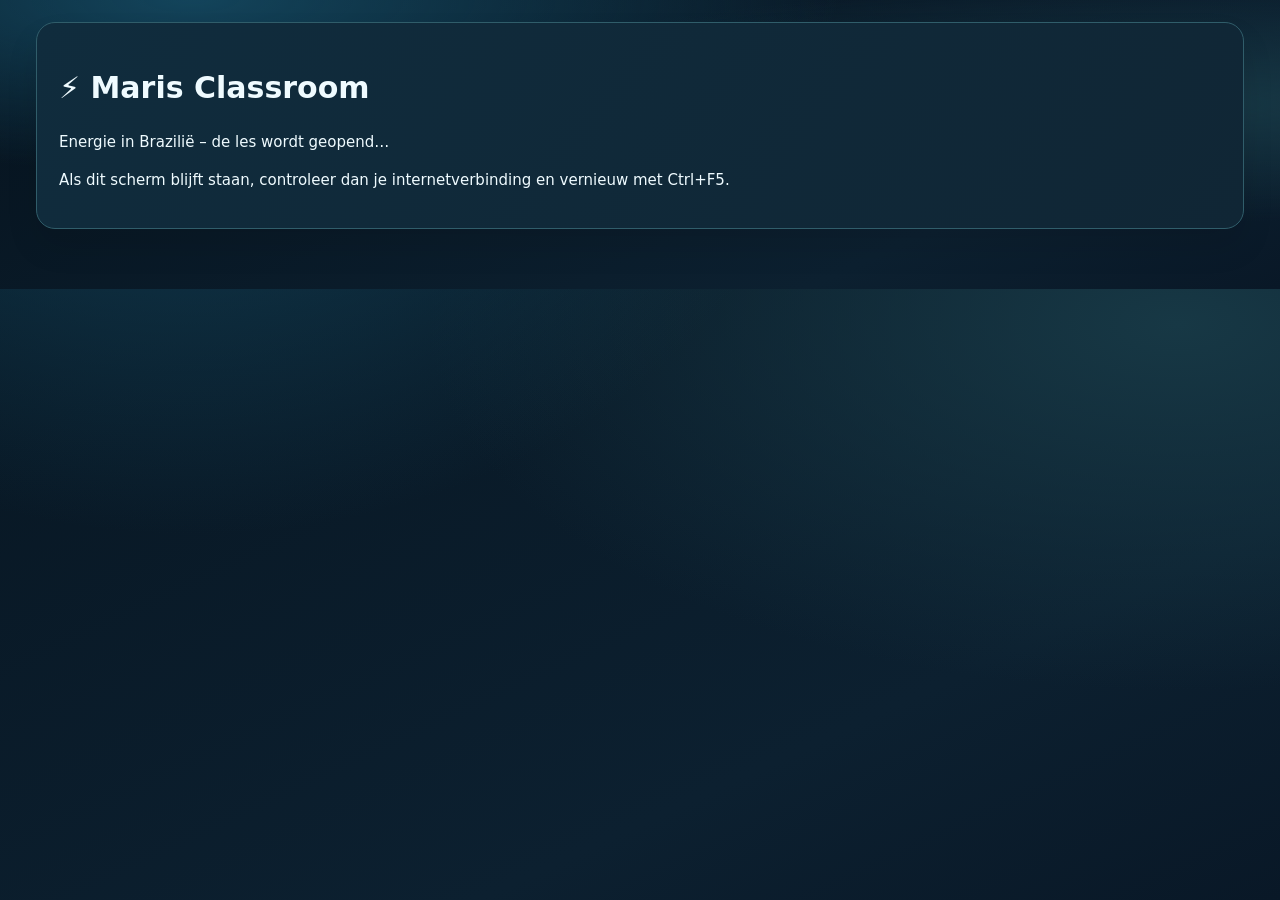
==== energie-in-brazilie/les-61-62.html @ 291a3d52 "Publiceer Maris Classroom Brazilië 6.1/6.2 - leerling, docent, digibord zonder externe JavaScript af" ====
<!DOCTYPE html>
<html lang="nl"><head><meta charset="UTF-8"><meta name="viewport" content="width=device-width, initial-scale=1"><meta name="color-scheme" content="dark">
<title>Maris Classroom · Energie in Brazilië</title>
<style>
:root{--bg:#071522;--bg2:#0b2433;--panel:#102b3c;--panel2:#17394a;--line:#2c5867;--text:#effbff;--sub:#9ec4ce;--aqua:#70f0e7;--green:#8be7b0;--orange:#ffc47d;--pink:#ff9ca7}*{box-sizing:border-box}
html,body{margin:0;min-height:100%;color:var(--text);font:15px/1.52 "Segoe UI",system-ui,-apple-system,sans-serif;background:radial-gradient(ellipse at 15% 0,#13445b 0%,transparent 42%),radial-gradient(ellipse at 92% 36%,#173845 0%,transparent 45%),linear-gradient(155deg,#06131e,#0c2030 75%,#091827)}
button,input,textarea,select{font:inherit}button{cursor:pointer}button:focus-visible,input:focus-visible,textarea:focus-visible{outline:3px solid var(--aqua);outline-offset:2px}
a{color:var(--aqua)}.shell{max-width:1260px;margin:0 auto;padding:22px 26px 60px}.header{display:flex;align-items:center;justify-content:space-between;gap:20px;flex-wrap:wrap;border-bottom:1px solid var(--line);padding-bottom:22px}.brand{display:flex;align-items:center;gap:12px}.orb{width:49px;height:49px;border-radius:50%;display:grid;place-items:center;font-size:24px;border:1px solid #7ee8dc69;background:radial-gradient(circle at 35% 25%,#40aab5,#10344b 70%);box-shadow:0 0 25px #0df0d122}.brand strong{display:block;font-size:17px;letter-spacing:.05em}.brand small{color:var(--sub);font-size:11px;letter-spacing:.13em;text-transform:uppercase}.pill{display:inline-flex;align-items:center;gap:7px;color:var(--aqua);padding:6px 12px;border:1px solid #3b7a82;border-radius:50px;background:#0b333f;font-weight:750;font-size:12px;letter-spacing:.07em;text-transform:uppercase}.eyebrow{font-size:12px;font-weight:800;letter-spacing:.18em;color:var(--aqua);text-transform:uppercase;margin:0 0 11px}.title{font-family:"Segoe UI",system-ui,sans-serif;font-size:clamp(30px,4.5vw,57px);line-height:1.08;margin:0 0 12px;letter-spacing:-.04em}.subtitle{color:var(--sub);font-size:16px;max-width:780px;margin:0 0 22px}.hero{display:grid;grid-template-columns:1.2fr .8fr;align-items:center;gap:30px;padding:30px 0 10px}.hero-art{min-height:215px;position:relative;border:1px solid #2b5e66;border-radius:22px;overflow:hidden;background:radial-gradient(ellipse at 70% 30%,#247d72,#133447 40%,#0a1926 80%)}.flag{position:absolute;right:26px;top:25px;width:160px;height:110px;background:#138457;border-radius:9px;transform:rotate(-7deg);box-shadow:0 17px 30px #0007;display:grid;place-items:center}.flag:before{content:"";width:102px;height:70px;background:#f9ce43;clip-path:polygon(50% 0,100% 50%,50% 100%,0 50%);position:absolute}.flag:after{content:"";width:51px;height:51px;background:#2259a2;border-radius:50%;position:absolute}.hero-art .art-text{position:absolute;bottom:20px;left:20px;max-width:225px;font-size:28px;line-height:1.05;font-weight:900}.art-text span{display:block;color:var(--aqua);font-size:13px;letter-spacing:.1em;margin-bottom:8px}.panel,.card{background:linear-gradient(130deg,#102c3d,#102635);border:1px solid #305d6a;border-radius:19px;padding:22px;box-shadow:0 18px 32px #00000018}.card{padding:17px;border-radius:15px}.row{display:flex;align-items:center;gap:12px;flex-wrap:wrap}.between{justify-content:space-between}.grid{display:grid;grid-template-columns:repeat(2,minmax(0,1fr));gap:14px}.three{display:grid;grid-template-columns:repeat(3,minmax(0,1fr));gap:12px}.muted{color:var(--sub)}.small{font-size:12px}.btn{border:1px solid #3b7280;background:#173b4c;color:var(--text);border-radius:11px;padding:10px 16px;font-weight:750;display:inline-flex;align-items:center;gap:8px;justify-content:center;transition:background .16s,transform .12s}.btn:hover{background:#215367;transform:translateY(-1px)}.btn.primary{background:var(--aqua);border-color:var(--aqua);color:#082630}.btn.primary:hover{background:#b0fff2}.btn.gold{background:#a86b29;color:#fff0cb}.btn.ghost{background:transparent}.btn:disabled{opacity:.38;cursor:not-allowed;transform:none}.field{width:100%;background:#071d2c;color:white;border:1px solid #426b77;border-radius:10px;padding:12px 14px;margin:6px 0 14px}.label{display:block;color:#c4dfe7;font-size:13px;font-weight:700}.notice{border:1px solid #366878;background:#0d3948;color:#e5fdff;border-radius:12px;padding:12px 15px;margin:12px 0}.notice.error{border-color:#a96370;color:#ffdfe3;background:#432331}.tag{display:inline-block;padding:3px 9px;border-radius:50px;border:1px solid #497580;color:#a8e9df;font-size:12px;font-weight:700;margin-right:6px}.phase-list{display:grid;grid-template-columns:repeat(6,minmax(0,1fr));gap:7px;margin:17px 0 28px}.phase{border:1px solid #315264;border-radius:12px;padding:10px;background:#102638;color:#8eadbb;min-height:66px}.phase.active{background:#175165;border-color:var(--aqua);color:white}.phase.done{border-color:#287a72}.phase strong{display:block;font-size:12px}.phase small{display:block;font-size:10px;line-height:1.3}.section-title{font-size:22px;line-height:1.25;margin:0 0 8px}.answers{display:grid;gap:10px;margin-top:15px}.answer{background:#0c2e3f;border:1px solid #416f7e;border-radius:13px;padding:15px;text-align:left;color:#f2fcff;display:flex;align-items:flex-start;gap:12px;min-height:54px}.answer:hover{background:#164559}.letter{display:grid;place-items:center;flex:none;border-radius:7px;background:#205a67;color:#b7fff5;font-weight:900;width:27px;height:27px}.answer.chosen{border-color:var(--aqua);background:#175466}.answer:disabled{cursor:default;opacity:.82}.answer.correct{border-color:#5cbf92}.answer.wrong{border-color:#cf8485}.lessonbox{border:1px solid #36616b;padding:18px;border-radius:14px;background:#0a2534;margin:12px 0}.lessonbox p:last-child{margin-bottom:0}.progress{height:8px;border-radius:50px;background:#254354;overflow:hidden;margin:9px 0 17px}.progress i{display:block;height:100%;background:linear-gradient(90deg,#35a8c0,#81efdc)}.metric strong{display:block;font-size:31px;line-height:1.2}.metric small{color:var(--sub)}.tablewrap{overflow-x:auto}table{width:100%;border-collapse:collapse}th,td{border-bottom:1px solid #2c5160;text-align:left;padding:10px;font-size:13px}th{color:#8dc4d1}.score{font-size:28px;font-weight:900;color:var(--aqua)}.separator{border:0;border-top:1px solid #2b5260;margin:20px 0}.choice{padding:12px;border:1px solid #416c77;border-radius:12px;margin:8px 0}.choice input{margin-right:8px}.visual{padding:18px;border:1px solid #2f626e;border-radius:17px;background:linear-gradient(145deg,#103947,#092a37);margin:14px 0}.stat-bars{display:grid;gap:8px}.bar{display:grid;grid-template-columns:125px 1fr 50px;align-items:center;gap:10px;font-size:12px}.track{height:13px;background:#1a4b55;border-radius:4px;overflow:hidden}.track b{display:block;height:100%;background:linear-gradient(90deg,#58c7e0,#91f1cc)}.highlight{background:#143f46;padding:13px;border-left:4px solid var(--aqua);border-radius:8px}.waiting{padding:17px;border:1px dashed #4c9c9f;border-radius:14px;background:#0c3542}.fullscreen{position:fixed;inset:0;z-index:300;background:#06121df5;display:flex;flex-direction:column;padding:26px;overflow:auto}.fullscreen img{max-width:100%;max-height:80vh;object-fit:contain;margin:auto}.bookimage{width:100%;max-height:70vh;object-fit:contain}.bookpreview{background:linear-gradient(160deg,#faf9f1,#e8f0e8);color:#1c3c35;max-width:1120px;margin:auto;padding:32px;border-radius:10px;box-shadow:0 18px 45px #0005}.bookpreview h1{font-size:35px;color:#25754b;margin:4px 0 18px}.bookpreview h2{color:#4c884d}.bookpreview .spread{display:grid;grid-template-columns:1fr 1fr;gap:28px}.bookpreview p{font-size:16px;line-height:1.55}.bookpreview .book-data{background:#e4eee3;padding:16px;border-radius:10px;margin:12px 0}.top-actions{display:flex;gap:8px;justify-content:flex-end;flex-wrap:wrap}.stagebar{display:flex;justify-content:space-between;align-items:center;gap:12px;flex-wrap:wrap;margin:12px 0 18px}.hidden{display:none!important}.overlay{position:fixed;inset:0;background:#020a0ee5;display:grid;place-items:center;z-index:999;padding:18px}.overlay .panel{max-width:660px;width:100%}.foot{color:#789eac;font-size:11px;margin-top:35px;border-top:1px solid #244657;padding-top:18px}.intro{min-height:68vh;display:grid;place-items:center;text-align:center}.intro .title{font-size:clamp(44px,6vw,88px)}.intro .pill{margin-bottom:22px}.flash{color:var(--green)}.warning{color:var(--orange)}.badge-ring{width:55px;height:55px;border-radius:50%;background:#155566;border:1px solid #72ded9;display:grid;place-items:center;font-size:22px;font-weight:900}select{background:#071e2e;color:#e9faff;border:1px solid #416d77;border-radius:9px;padding:10px}.mini-card{display:flex;align-items:center;gap:12px;border:1px solid #3c6670;border-radius:14px;padding:14px;margin:10px 0}.mini-card>span{font-size:26px}.timer{font-variant-numeric:tabular-nums;font-size:32px;font-weight:900}.cols-3{display:grid;grid-template-columns:1.5fr .85fr;gap:15px}.bookhint{font-size:13px;color:#aeccd4}.navlink{color:#c3dfea;text-decoration:none;border-bottom:1px solid #4f9b9f}.mode-switch{color:var(--sub);font-size:12px}.foot em{font-style:normal;color:var(--aqua)}
@media(max-width:850px){.hero,.cols-3{grid-template-columns:1fr}.phase-list{grid-template-columns:repeat(3,minmax(0,1fr))}.three{grid-template-columns:1fr}.grid{grid-template-columns:1fr}.bookpreview .spread{grid-template-columns:1fr}.shell{padding:14px 14px 60px}}@media(max-width:500px){.phase-list{grid-template-columns:repeat(2,minmax(0,1fr))}.bar{grid-template-columns:80px 1fr 38px}.title{font-size:34px}.hero-art{min-height:170px}.flag{right:12px;top:14px;transform:scale(.8) rotate(-7deg);transform-origin:top right}}
</style></head><body><div id="page"><div class="shell"><div class="panel"><h1>⚡ Maris Classroom</h1><p>Energie in Brazilië – de les wordt geopend…</p><p>Als dit scherm blijft staan, controleer dan je internetverbinding en vernieuw met Ctrl+F5.</p></div></div></div>
<script>
(function(){
"use strict";
var SUPA="https://lcixyqpuzvpfyrxyctxc.supabase.co";
var KEY="sb_publishable_idWdSnjZWZbV2etfvlXbhw_eJPaJ5mx";
var PHASES=["De Scan","Kennisboost","Duo / Solo Challenge","Nieuwe inhoud","De Eindmissie","Terugblik & vooruitblik"];
var SUBS=["Wat weet je al?","Jouw persoonlijke leerroute","Drie levels · samen sterker","Ontdek en begrijp","Laat zien wat je geleerd hebt","Wat neem je mee?"];
var TOPICS={
economie:{title:"Opkomende economie & welvaart",intro:"Brazilië maakte een periode van snelle economische groei door. Meer industrie, landbouwexport en diensten leveren inkomen en banen op. Als de bevolking welvarender wordt, groeit meestal ook de vraag naar energie.",tip:"Een opkomende economie is een land waarvan de economie zich snel ontwikkelt. Dat wil niet zeggen dat iedereen rijk is."},
ongelijkheid:{title:"Ongelijkheid en verstedelijking",intro:"De welvaart in Brazilië is ongelijk verdeeld. Grote verschillen tussen rijk en arm zijn zichtbaar, soms zelfs binnen dezelfde stad. Mensen trekken voor werk, onderwijs en voorzieningen van het platteland naar steden.",tip:"Economische groei betekent niet automatisch dat alle inwoners er evenveel van profiteren."},
crisis:{title:"Economische crisis en corruptie",intro:"Een economie kan na jaren groei terugvallen. Rond 2014 raakte Brazilië in een economische crisis. Dalende vraag, werkloosheid en corruptieschandalen verergerden de problemen.",tip:"Een corruptieschandaal heeft te maken met misbruik van macht of geld, bijvoorbeeld om opdrachten te krijgen."},
energiemix:{title:"Energievraag en energiemix",intro:"Een energiemix laat zien uit welke verschillende energiebronnen een land zijn energie haalt. Door economische groei en stijgende welvaart gaan bedrijven, verkeer en huishoudens meer energie gebruiken. De mix van het totale energieverbruik is niet hetzelfde als de mix voor alleen elektriciteit.",tip:"In de boekbron (2016) was aardolie een grote bron van totale energie; bij elektriciteitsproductie (2015) was waterkracht juist veel groter."},
waterkracht:{title:"Waterkracht en de Itaipudam",intro:"Brazilië gebruikt veel waterkracht om elektriciteit op te wekken. Stromend water drijft een turbine aan. De Itaipudam is een groot voorbeeld. Voordeel: relatief weinig directe CO₂-uitstoot. Nadelen: natuur en bewoners kunnen worden geraakt, en bij droogte is er minder water beschikbaar.",tip:"Een waterkrachtcentrale levert stroom, geen brandstof voor alle auto's en vliegtuigen. Waterkracht is daarom bij de elektriciteitsmix belangrijker dan bij de totale energiemix."},
biobrandstof:{title:"Suikerriet en ethanol",intro:"Brazilië verbouwt suikerriet. Daarvan wordt onder andere ethanol gemaakt: een biobrandstof die met benzine kan worden gemengd of in geschikte voertuigen kan worden gebruikt. De teelt vraagt wel land en water.",tip:"Ethanol is een brandstof uit biomassa. Hernieuwbaar betekent niet automatisch zonder milieueffecten."}
};
function Q(id,topic,text,answers,correct,explain,extra){return {id:id,topic:topic,text:text,answers:answers,correct:correct,explain:explain||"",extra:extra||""}}
var SCAN=[
Q("s1","economie","Waarom noemen we Brazilië een opkomende economie?",["Het land heeft helemaal geen industrie.","Er zijn uitsluitend landbouwbanen.","De economie groeide sterk door industrie, landbouw en diensten.","Alle inwoners verdienen ongeveer evenveel."],2,"Brazilië groeide door een combinatie van export, industrie en nieuwe diensten."),
Q("s2","ongelijkheid","Wat laat het beeld met een arme wijk naast luxe gebouwen zien?",["Welvaart is in Brazilië ongelijk verdeeld.","Iedereen profiteert evenveel van economische groei.","Brazilië heeft geen grote steden.","In Brazilië woont bijna niemand in armoede."],0,"Rijke en arme buurten kunnen pal naast elkaar liggen."),
Q("s3","economie","Wat gebeurt meestal met de energievraag wanneer welvaart en industrie groeien?",["Die verdwijnt bijna volledig.","Die neemt toe.","Die wordt altijd gelijk aan nul.","Die daalt automatisch door meer steden."],1,"Huishoudens, transport en bedrijven gebruiken doorgaans meer energie."),
Q("s4","crisis","Welk verschijnsel speelde mee bij de economische problemen van Brazilië vanaf ongeveer 2014?",["Stijgende export zonder problemen.","Een economie die uitsluitend uit toerisme bestaat.","Het verdwijnen van alle steden.","Een economische terugval met werkloosheid en corruptieschandalen."],3,"De bron beschrijft een crisis en corruptieschandalen, onder meer Lava Jato."),
Q("s5","energiemix","Wat betekent het begrip energiemix?",["Een plaats waar olie wordt opgepompt.","Het totaal aantal inwoners van een land.","De verdeling van gebruikte energiebronnen.","Alleen de hoeveelheid elektriciteit uit zon."],2,"De energiemix geeft het aandeel van verschillende energiebronnen."),
Q("s6","waterkracht","Welke bron zorgde volgens de boekgrafiek uit 2015 voor het grootste deel van de Braziliaanse elektriciteit?",["Waterkracht.","Steenkool.","Aardolie.","Kernenergie."],0,"Volgens deze historische boekgrafiek kwam ongeveer 72% van de elektriciteit uit waterkracht."),
Q("s7","biobrandstof","Uit welk landbouwgewas maakt Brazilië veel ethanol?",["Aardappelen.","Suikerriet.","Katoen.","Rijst."],1,"Suikerriet bevat suikers die kunnen worden omgezet in ethanol."),
Q("s8","energiemix","Waarom heeft Brazilië naast eigen energiebronnen ook te maken met import en internationale energiemarkten?",["Omdat het geen rivieren heeft.","Omdat alle inwoners dezelfde hoeveelheid energie gebruiken.","Omdat alle olie direct uit bossen komt.","Omdat vraag, productie en wereldmarktprijzen niet altijd op elkaar aansluiten."],3,"Brazilië is onderdeel van de internationale energiemarkt, ook als het zelf energie produceert.")
];
var BOOST=[
Q("b_economie_1","economie","Welke ontwikkeling hoort bij een groeiende economie?",["Minder handel en minder productie.","Meer industrie, werkgelegenheid en diensten.","Het verdwijnen van alle voorzieningen.","Minder mogelijkheden voor bedrijven."],1,"Industrie, handel en diensten kunnen de economische groei stimuleren."),
Q("b_economie_2","economie","Welk verband verklaart een hogere energievraag?",["Meer inkomen zorgt altijd voor minder verkeer.","Meer industrie betekent dat fabrieken geen stroom nodig hebben.","Meer productie en gebruik van apparaten vragen extra energie.","Economische groei heeft nooit invloed op energie."],2,"Meer productie en consumptie betekenen meestal meer energiegebruik."),
Q("b_ongelijkheid_1","ongelijkheid","Wat bedoelen we met sociale ongelijkheid?",["Verschillen in inkomen, kansen en leefomstandigheden.","Een land met heel veel bossen.","Het aantal auto's per inwoner.","Een verandering in het weer."],0,"Sociale ongelijkheid gaat over verschillen tussen bevolkingsgroepen."),
Q("b_ongelijkheid_2","ongelijkheid","Waarom trekken mensen naar grote steden?",["Omdat grote steden geen banen hebben.","Omdat het platteland overal te duur is.","Omdat alle landbouw verboden is.","Omdat ze er vaak meer werk, onderwijs of voorzieningen verwachten."],3,"Werk en voorzieningen trekken inwoners aan."),
Q("b_crisis_1","crisis","Wat kan een gevolg zijn van een economische crisis?",["Altijd meer banen.","Altijd hogere lonen voor iedereen.","Meer werkloosheid en minder investeringen.","Geen veranderingen in de economie."],2,"In een crisis investeren bedrijven vaak minder en neemt werkloosheid toe."),
Q("b_crisis_2","crisis","Waarom is corruptie schadelijk voor de economie?",["Het betekent dat de temperatuur stijgt.","Geld en opdrachten komen niet eerlijk terecht.","Het zorgt altijd voor gelijke inkomens.","Het maakt prijzen altijd lager."],1,"Corruptie kan vertrouwen en eerlijke concurrentie ondermijnen."),
Q("b_energiemix_1","energiemix","Wat is het verschil tussen primaire energie en elektriciteit?",["Er bestaat geen verschil.","Primaire energie is altijd duurzaam.","Elektriciteit wordt uitsluitend met olie gemaakt.","Primaire energie omvat alle bronnen; elektriciteit is één vorm van energiegebruik."],3,"Niet alle energie wordt in elektriciteit omgezet; transport en industrie gebruiken ook brandstoffen."),
Q("b_energiemix_2","energiemix","Welke energiebron heeft in de boekgrafiek 2016 een groot aandeel in het totale Braziliaanse energieverbruik?",["Aardolie.","Alleen kernenergie.","Alleen windenergie.","Zeezout."],0,"De historische grafiek laat aardolie als grote primaire energiebron zien."),
Q("b_waterkracht_1","waterkracht","Hoe levert stromend water elektriciteit?",["Het brandt als een gas.","Het laat een turbine draaien die een generator aandrijft.","Het verandert zonder machine in olie.","Het wekt stroom op door verdamping alleen."],1,"Turbine en generator zetten bewegingsenergie om in elektriciteit."),
Q("b_waterkracht_2","waterkracht","Wat is een risico van grote afhankelijkheid van waterkracht?",["Te veel zon maakt alle turbines kapot.","Rivieren stromen altijd met dezelfde snelheid.","Droogte kan de elektriciteitsproductie beperken.","Waterkracht vereist altijd uranium."],2,"Bij een laag waterpeil is soms minder elektriciteit beschikbaar."),
Q("b_biobrandstof_1","biobrandstof","Waarvan kan Braziliaanse ethanol worden gemaakt?",["Suikerriet.","Steenkool.","Uranium.","Zeezout."],0,"Ethanol uit suikerriet is biobrandstof."),
Q("b_biobrandstof_2","biobrandstof","Wat is een aandachtspunt van grootschalige teelt voor biobrandstof?",["Biobrandstoffen hebben nooit grond nodig.","Ze maken landbouw altijd overbodig.","Ze vragen helemaal geen water.","Land- en watergebruik kunnen ten koste gaan van andere functies."],3,"Bij de beoordeling van biobrandstoffen telt ook het landgebruik.")
];
var GAME=[
Q("c1","economie","LEVEL 1 · Wat is een waarschijnlijk gevolg van meer koopkracht in Brazilië?",["Alle energiecentrales worden gesloten.","Meer vraag naar apparaten, vervoer en dus energie.","Minder producten worden gekocht.","De industrie verdwijnt automatisch."],1,"Groei van koopkracht leidt vaak tot extra energiegebruik.","100 punten"),
Q("c2","ongelijkheid","LEVEL 1 · Welke conclusie over de Braziliaanse economie klopt?",["Iedereen heeft dezelfde welvaart.","Armoede bestaat niet meer.","Steden groeien nooit.","Economische groei kan samengaan met grote inkomensverschillen."],3,"De economie kan groeien terwijl niet iedereen evenveel profiteert.","100 punten"),
Q("c3","energiemix","LEVEL 1 · Wat beschrijft een energiemix?",["Het aandeel van verschillende energiebronnen.","De leeftijd van de bevolking.","Het gemiddelde aantal auto's.","Alleen het watergebruik."],0,"Een mix bestaat uit meerdere energiebronnen.","100 punten"),
Q("c4","waterkracht","LEVEL 2 · Waarom is een stuwdam niet altijd een probleemloze energieoplossing?",["Omdat waterkracht alleen in woestijnen werkt.","Omdat ze altijd evenveel water hebben.","Omdat leefgebieden overstromen en droogte de productie kan drukken.","Omdat waterkracht altijd veel CO₂ bij de turbine uitstoot."],2,"De ruimte, ecologie en kwetsbaarheid bij droogte spelen mee.","200 punten"),
Q("c5","biobrandstof","LEVEL 2 · Een land vervangt benzine deels door ethanol uit suikerriet. Welke afweging past daarbij?",["Ethanol hoeft niet te worden geproduceerd.","Het kan fossiele brandstoffen deels vervangen, maar vraagt landbouwgrond.","Het heeft geen enkele invloed op landgebruik.","Het is hetzelfde als uranium."],1,"Je moet voordelen én nadelen afwegen.","200 punten"),
Q("c6","crisis","LEVEL 2 · Welke combinatie kan een economische crisis versterken?",["Hogere export en meer investeringen.","Meer banen zonder productie.","Geen afhankelijkheid van handel.","Corruptieschandalen, minder investeringen en oplopende werkloosheid."],3,"De problemen kunnen elkaar versterken.","200 punten"),
Q("c7","waterkracht","LEVEL 3 · Het wordt jaren droger in delen van Brazilië. Wat is een logisch risico als veel stroom uit waterkracht komt?",["Een tekort aan waterkrachtstroom, waardoor aanvullende bronnen nodig worden.","Meer water achter elke stuwdam.","Geen gevolgen voor de elektriciteit.","De automatische verdwijning van alle brandstoffen."],0,"Afwisseling van bronnen maakt de stroomvoorziening minder kwetsbaar.","300 punten"),
Q("c8","energiemix","LEVEL 3 · De boekgrafiek toont 37% aardolie van het totale energieverbruik en 72% waterkracht van de elektriciteitsproductie. Hoe kan dat?",["Een van de grafieken moet per definitie fout zijn.","Aardolie en waterkracht zijn hetzelfde.","De grafieken meten verschillende dingen: alle energie tegenover alleen elektriciteit.","Elektriciteit telt nooit mee in de energiemix."],2,"De noemer verschilt. Dat is een belangrijke aardrijkskundige bronvaardigheid.","300 punten"),
Q("c9","economie","LEVEL 3 · Brazilië heeft groeiende industrie en wil minder afhankelijk worden van één energiebron. Wat is de beste strategie?",["Alleen maar meer van dezelfde bron bouwen.","Meerdere energiebronnen combineren en rekening houden met kosten, milieu en betrouwbaarheid.","Geen elektriciteitsnet meer gebruiken.","Energieverbruik niet meten."],1,"Een gevarieerde energiemix kan risico's spreiden.","300 punten")
];
var NEW=[
Q("n1","energiemix","Waarom kun je uit een grafiek over elektriciteitsopwekking niet direct afleiden welke bron de totale energiemix domineert?",["Omdat de jaartallen altijd gelijk zijn.","Omdat elektriciteit nooit door waterkracht wordt gemaakt.","Omdat totale energie ook transport en andere brandstoffen bevat.","Omdat elektriciteit geen vorm van energie is."],2,"Denk aan brandstoffen voor vervoer, verwarming en industrie."),
Q("n2","waterkracht","Wat toont een vergelijking van een waterkrachtcentrale in een nat en een droog jaar?",["De productie kan afhangen van de beschikbaarheid van water.","De hoeveelheid water maakt geen verschil.","Een dam werkt alleen op zee.","Een dam heeft geen invloed op de omgeving."],0,"Een energiekeuze hangt ook af van klimaat en natuurlijke omstandigheden."),
Q("n3","crisis","Wat maakt de economische groei in Brazilië kwetsbaar?",["Als iedereen in de stad woont, stopt handel.","Als er veel rivieren zijn, verdwijnt de industrie.","Als geen enkel product wordt uitgevoerd, is er altijd groei.","Schommelingen in wereldhandel, grondstofprijzen en vertrouwen."],3,"Afhankelijkheid van internationale markten kan risico's veroorzaken.")
];
var FINAL=[
Q("f1","economie","Waarom kan een opkomende economie steeds meer energie nodig hebben?",["Omdat elektriciteit niet wordt gebruikt.","Omdat industrie, transport en huishoudens meer produceren en consumeren.","Omdat de bevolking per definitie kleiner wordt.","Omdat alle goederen gratis worden."],1,"Koppel economische ontwikkeling aan energiegebruik."),
Q("f2","energiemix","Wat is de beste conclusie als waterkracht 72% van de elektriciteit levert, maar aardolie groot blijft in de totale energiemix?",["De percentages moeten opgeteld worden tot 172%.","Er wordt geen benzine gebruikt.","De bronnen horen bij verschillende totalen en vormen van energiegebruik.","Aardolie wordt met turbines uit water gemaakt."],2,"Dit is broninterpretatie: kijk altijd wat een grafiek precies meet."),
Q("f3","waterkracht","Waarom kan waterkracht in Brazilië kwetsbaar zijn bij droogte?",["Het waterpeil kan dalen, zodat turbines minder stroom opwekken.","Het water verandert in uranium.","Er ontstaat automatisch meer water.","Een dam heeft niets met water te maken."],0,"Minder stromend water kan minder productie betekenen."),
Q("f4","biobrandstof","Wat hoort bij een goede beoordeling van suikerriet-ethanol?",["Alleen de prijs van elektriciteit.","De hoeveelheid uranium.","Alleen het aantal inwoners.","Zowel fossiele brandstofbesparing als land- en watergebruik."],3,"Weeg ecologische en economische gevolgen samen."),
Q("f5","ongelijkheid","Leg in je eigen woorden uit waarom economische groei niet automatisch betekent dat alle Brazilianen welvarender worden.",[],null,"Denk aan verdeling van inkomen, banen en kansen."),
Q("f6","energiemix","Leg uit waarom de energiemix van Brazilië verschilt tussen het totale energieverbruik en alleen elektriciteitsopwekking. Gebruik waterkracht en aardolie in je uitleg.",[],null,"Let op transportbrandstoffen tegenover opgewekte elektriciteit.")
];
var sess=null,D=null,CODE=(new URLSearchParams(location.search).get("code")||"BRZ6TEST").toUpperCase(),view=location.hash==="#docent"?"docent":location.hash==="#digibord"?"digibord":"leerling",position=0,lastPhase=null,flash=null,busy=false,lastError="",boardImage="",bookOpen=false,opening=true,seconds=300,timer=null,timerOn=false,connected=false,modeNotes="De gegevens uit het boek zijn historische bronnen: 2015–2017.",pendingAutosave=false;
var ls=window.localStorage,ROOT=document.getElementById("page");
function esc(s){return String(s==null?"":s).replace(/[&<>"']/g,function(c){return {"&":"&amp;","<":"&lt;",">":"&gt;",'"':"&quot;","'":"&#39;"}[c]})}
function urlFor(v,code){return location.origin+location.pathname+"?code="+encodeURIComponent(code||CODE)+(v==="leerling"?"":"#"+v)}
function msg(t,bad){lastError=t;var n=document.getElementById("message");if(n){n.innerText=t;n.className="notice"+(bad?" error":"")}}
function authSave(obj){sess={access_token:obj.access_token,refresh_token:obj.refresh_token,expires_at:Date.now()+Math.max(60,obj.expires_in||3600)*1000};ls.setItem("maris_ak_auth",JSON.stringify(sess))}
function authLoad(){try{sess=JSON.parse(ls.getItem("maris_ak_auth")||"null")}catch(e){sess=null}}
async function apiFetch(path,body,token){var resp=await fetch(SUPA+path,{method:"POST",headers:{"apikey":KEY,"Authorization":"Bearer "+(token||KEY),"Content-Type":"application/json","Accept":"application/json"},body:JSON.stringify(body||{})});var txt=await resp.text(),obj;try{obj=JSON.parse(txt)}catch(e){obj={message:txt||"Onbekende serverfout"}}if(!resp.ok)throw Error(obj.msg||obj.error_description||obj.message||obj.error||"Verbindingsfout "+resp.status);return obj}
async function fresh(){if(!sess)return false;if(Date.now()<sess.expires_at-50000)return true;if(!sess.refresh_token){sess=null;return false}try{var x=await apiFetch("/auth/v1/token?grant_type=refresh_token",{refresh_token:sess.refresh_token},KEY);authSave(x);return true}catch(e){sess=null;ls.removeItem("maris_ak_auth");return false}}
async function rpc(method,body){if(!(await fresh()))throw Error("Sessie verlopen. Meld je opnieuw aan.");return apiFetch("/rest/v1/rpc/"+method,body,sess.access_token)}
function resetIdentity(){sess=null;D=null;ls.removeItem("maris_ak_auth");render()}
async function enterStudent(name){busy=true;msg("Verbinden…");try{if(!sess){var x=await apiFetch("/auth/v1/signup",{data:{}},KEY);if(!x.access_token)throw Error("Anoniem aanmelden is niet ingeschakeld in Supabase.");authSave(x)}await rpc("ak_join",{p_code:CODE,p_name:name});busy=false;await refresh(true)}catch(e){busy=false;msg("Aanmelden mislukt: "+e.message,true)}}
async function enterTeacher(email,password){busy=true;msg("Docentaccount controleren…");try{var x=await apiFetch("/auth/v1/token?grant_type=password",{email:email,password:password},KEY);authSave(x);busy=false;await refresh(true)}catch(e){busy=false;msg("Inloggen mislukt: "+e.message,true)}}
async function refresh(force){if(busy&&!force)return;if(!sess){if(force)render();return}try{var next=await rpc("ak_get",{p_code:CODE});if((view==="docent"||view==="digibord")&&!next.isTeacher){D=null;msg("Dit account heeft geen docenttoegang.",true);render();return}if(view==="leerling"&&!next.myId){D=null;if(force)render();return}var previous=lastPhase;D=next;connected=true;lastPhase=D.phase;if(previous!==null&&previous!==D.phase){position=0;flash=null;if(view==="digibord"&&D.phase!==0)opening=false}if(force||!busy)render()}catch(e){connected=false;if(force||!D){D=null;render()}msg("Verbinding: "+e.message,true)}}
function currentBank(){if(!D)return[];if(D.phase===0)return SCAN;if(D.phase===1){var a=boostTopics();return BOOST.filter(function(q){return a.includes(q.topic)})}if(D.phase===2)return GAME;if(D.phase===3)return NEW;if(D.phase===4)return FINAL;return[]}
function boostTopics(){var missed={},order=[];SCAN.forEach(function(q){if(D.answers[q.id]&&D.answers[q.id].correct===false){missed[q.topic]=(missed[q.topic]||0)+1}});order=Object.keys(missed).sort(function(a,b){return missed[b]-missed[a]});if(!order.length)order=["energiemix","waterkracht"];if(order.length<2)order.push(order[0]==="energiemix"?"economie":"energiemix");return order.slice(0,3)}
function scanTopics(){var counts={};SCAN.forEach(function(q){counts[q.topic]=counts[q.topic]||{good:0,total:0};if(D.answers[q.id]){counts[q.topic].total++;if(D.answers[q.id].correct===true)counts[q.topic].good++}});return counts}
function top(){return '<div class="shell"><header class="header"><div class="brand"><div class="orb">🌎</div><div><strong>MARIS CLASSROOM</strong><small>GEO FUTURE ROUTE · AK 3TL</small></div></div><div class="row"><span class="pill">⚡ ENERGIE IN BRAZILIË</span><span class="tag">'+esc(view==="docent"?"Docentportaal":view==="digibord"?"Digibord":"Leerlingomgeving")+'</span></div></header>'}
function foot(){return '<footer class="foot"><em>MARIS CLASSROOM</em> · Energie in Brazilië · §6.1 + §6.2 · Lesgegevens online opgeslagen in Supabase · Lescode '+esc(CODE)+'</footer></div><div id="pop"></div>'}
function base(inner){ROOT.innerHTML=top()+'<main>'+inner+'</main>'+foot()+(lastError?'<div id="message" class="notice'+(lastError.includes("mislukt")||lastError.includes("Verbinding:")?" error":"")+'">'+esc(lastError)+'</div>':'<div id="message" class="hidden"></div>');bind()}
function login(){var intro='<section class="hero"><div><p class="eyebrow">6.1 DE ECONOMIE · 6.2 ENERGIEBRONNEN</p><h1 class="title">Energie in<br><span style="color:var(--aqua)">Brazilië.</span></h1><p class="subtitle">Van economische groei en welvaartsverschillen naar waterkracht, aardolie en ethanol. Zes interactieve lesfasen.</p><div class="row"><span class="tag">3TL</span><span class="tag">§ 6.1 + § 6.2</span><span class="tag">45 minuten</span></div></div><div class="hero-art"><div class="flag"></div><div class="art-text"><span>GEOGRAFIE IN ACTIE</span>HET LAND VAN ENERGIECONTRASTEN</div></div></section>';
var form=view==="leerling"?'<div class="panel"><p class="eyebrow">START ALS LEERLING</p><h2 class="section-title">Welkom bij de missie</h2><form id="studentJoin"><label class="label">Lescode</label><input class="field" id="theCode" value="'+esc(CODE)+'" maxlength="15" required><label class="label">Voornaam of afgesproken testnaam</label><input class="field" id="studentName" placeholder="Bijvoorbeeld: Noor" maxlength="40" required><button class="btn primary" type="submit">Start mijn les →</button></form><p class="muted small">Gebruik voor tests een fictieve naam. Je antwoorden worden aan deze browser gekoppeld.</p></div>':'<div class="panel"><p class="eyebrow">'+(view==="digibord"?"DIGIBORD":"DOCENTPORTAAL")+'</p><h2 class="section-title">Log in als docent</h2><form id="teacherJoin"><label class="label">E-mailadres</label><input class="field" type="email" id="teacherEmail" value="bom@mariscollege.nl" required><label class="label">Wachtwoord</label><input class="field" type="password" id="teacherPass" required><button class="btn primary" type="submit">Open mijn '+(view==="digibord"?"digibord":"dashboard")+' →</button></form><p class="muted small">Docenttoegang vereist een account dat in Supabase als docent is geregistreerd.</p></div>';
return intro+'<div class="grid"><div>'+form+'</div><div class="panel"><h2 class="section-title">De lesroute</h2>'+PHASES.map(function(p,i){return '<div class="mini-card"><span>'+["🔎","🧠","🎮","🌎","🏁","💬"][i]+'</span><div><strong>'+(i+1)+'. '+p+'</strong><div class="muted small">'+SUBS[i]+'</div></div></div>'}).join("")+'</div></div>'}
function phasebar(){return '<div class="phase-list">'+PHASES.map(function(p,i){return '<div class="phase '+(D.phase===i?"active":D.phase>i?"done":"")+'"><strong>'+(i+1)+'. '+p+'</strong><small>'+SUBS[i]+'</small></div>'}).join("")+'</div>'}
function visualMix(){return '<div class="visual"><p class="eyebrow">BRON · BOEKGEGEVENS 2015–2016</p><h3>Totale energie ≠ alleen elektriciteit</h3><div class="grid"><div><h4>Primair energieverbruik · 2016</h4>'+bars([["Aardolie",37.3],["Suikerriet",16.9],["Aardgas",13.7],["Waterkracht",11.3],["Hout",8.2]])+'</div><div><h4>Elektriciteitsproductie · 2015</h4>'+bars([["Waterkracht",72],["Aardgas",11],["Overige bronnen",17]])+'</div></div><p class="muted small">De grafieken hebben verschillende totalen en jaartallen. De percentages zijn historische cijfers uit het aangeleverde lesboek, geen cijfers van vandaag.</p></div>'}
function bars(rows){return '<div class="stat-bars">'+rows.map(function(r){return '<div class="bar"><b>'+esc(r[0])+'</b><div class="track"><b style="width:'+r[1]+'%"></b></div><strong>'+r[1]+'%</strong></div>'}).join("")+'</div>'}
function waiting(){return '<div class="waiting"><p class="eyebrow">KLAAR? WACHTUITDAGING</p><strong>Welke keuze zou jij Brazilië adviseren?</strong><p class="muted">Kies één extra energiebron, noem een voordeel én een risico. Kun je je antwoord met een begrip uit deze les onderbouwen?</p></div>'}
function studentUI(){var intro='<section class="hero"><div><p class="eyebrow">LIVE · '+esc(D.title)+'</p><h1 class="title">Jouw energie-<span style="color:var(--aqua)">missie.</span></h1><p class="subtitle">Jij leert op maat. Je docent bepaalt wanneer de volgende ronde begint.</p><div class="row"><span class="pill">Lescode '+esc(CODE)+'</span><span class="tag">'+(D.mode==="duo"?"Duo Challenge":"Solo Challenge")+'</span></div></div><div class="hero-art"><div class="flag"></div><div class="art-text"><span>JOUW LEERROUTE</span>BRAZILIË</div></div></section>';
var head=phasebar()+'<div class="stagebar"><div><p class="eyebrow">FASE '+(D.phase+1)+' VAN 6</p><h2 class="section-title">'+PHASES[D.phase]+'</h2><p class="muted" style="margin:0">'+SUBS[D.phase]+'</p></div><span class="pill">'+(D.mode==="duo"?"🤝 Samen leren":"🎯 Zelf spelen")+'</span></div>';
var body="";
if(D.phase===0)body='<div class="notice">Deze Scan is geen toets voor een cijfer. Kies wat jij denkt: je fouten bepalen welke uitleg je straks krijgt.</div>'+questionUI();
if(D.phase===1){var a=boostTopics();body='<div class="notice">Op basis van jouw Scan oefenen we vooral: <strong>'+a.map(function(t){return esc(TOPICS[t].title)}).join(" · ")+'</strong>.</div>'+a.map(function(t){return '<div class="lessonbox"><p class="eyebrow">PERSOONLIJKE KENNISBOOST</p><h3>'+esc(TOPICS[t].title)+'</h3><p>'+esc(TOPICS[t].intro)+'</p><div class="highlight">'+esc(TOPICS[t].tip)+'</div></div>'}).join("")+questionUI()}
if(D.phase===2){var lvl=Math.floor(position/3)+1;body='<div class="panel" style="margin-bottom:13px"><div class="row between"><div><p class="eyebrow">ENERGIE CHALLENGE</p><h3 style="margin:0">Level '+lvl+' · '+(lvl===1?"100":lvl===2?"200":"300")+' punten per vraag</h3></div><div class="badge-ring">'+lvl+'</div></div><p class="muted">Jullie verdienen punten met goede antwoorden. In duo-modus geeft een vraag waarop iedereen juist antwoordt een teambonus van 50 punten. Een drietal telt evenredig mee.</p>'+(D.mode==="duo"?(D.teamsPublished?'<p class="flash">Team: '+esc(D.myTeam.name||"nog niet ingedeeld")+' · '+esc(D.myTeam.members.join(", "))+'</p><p class="score">Teamscore: '+D.myTeam.score+' pt</p>':'<div class="waiting">Je docent maakt de duo-indeling bekend. Je kunt alvast de speluitleg lezen.</div>'):'<p class="score">Mijn punten: '+Object.keys(D.answers).filter(function(k){return /^c/.test(k)}).reduce(function(n,k){return n+(D.answers[k].points||0)},0)+' pt</p>')+'</div>'+(D.mode==="duo"&&!D.teamsPublished?waiting():questionUI())}
if(D.phase===3)body='<div class="panel"><p class="eyebrow">NIEUWE INHOUD · TWEE SOORTEN ENERGIECIRKEL</p><h3>Hoe kan aardolie én waterkracht een groot aandeel hebben?</h3><p>Bekijk de twee historische grafieken. Aardolie is een belangrijke bron voor het <strong>totale energieverbruik</strong>, bijvoorbeeld transport. Bij <strong>elektriciteitsproductie</strong> had waterkracht volgens de boekgegevens uit 2015 een veel groter aandeel.</p>'+visualMix()+'<div class="highlight"><strong>Nieuwe vaardigheid:</strong> lees altijd de titel, het jaartal en de eenheid van een bron voordat je conclusies trekt.</div></div>'+questionUI();
if(D.phase===4)body='<div class="notice">De Eindmissie maak je <strong>individueel</strong>, ook als je hiervoor in een duo speelde. Laat zien hoe je verbanden kunt leggen.</div>'+questionUI();
if(D.phase===5)body='<div class="panel"><p class="eyebrow">TERUGBLIK & VOORUITBLIK</p><h3>Wat neem jij mee uit deze les?</h3><form id="reflectForm"><label class="label">Hoe ging de les? (1–5)</label><select id="rating" required><option value="5">5 · Heel goed</option><option value="4">4 · Goed</option><option value="3">3 · Neutraal</option><option value="2">2 · Lastig</option><option value="1">1 · Nog hulp nodig</option></select><label class="label" style="margin-top:14px">Wat heb je geleerd?</label><textarea class="field" id="learned" rows="3" maxlength="300" placeholder="Ik kan nu uitleggen waarom…"></textarea><label class="label">Wat wil je volgende les doen?</label><select id="nextStyle"><option value="quiz">Beginnen met een quiz</option><option value="kaart">Een kaart of bron analyseren</option><option value="duochallenge">Een nieuwe Duo Challenge</option><option value="uitleg">Eerst korte uitleg</option></select><button class="btn primary" type="submit">Verstuur mijn terugblik</button></form>'+(D.winnerRevealed?'<div class="notice">🏆 De docent heeft de Challenge-uitslag onthuld. Kijk op het digibord!</div>':'<p class="muted small">De docent onthult de winnaar pas op het digibord.</p>')+'</div>';
return intro+head+'<div class="cols-3"><div>'+body+'</div><div><div class="panel"><p class="eyebrow">JOUW VOORTGANG</p><h3 style="margin:0">Goed bezig!</h3><p class="muted">Jouw antwoorden worden online bewaard.</p>'+progressView()+'<p class="muted small">Heb je deze ronde afgerond? Blijf dan op deze pagina. De volgende fase verschijnt vanzelf.</p><hr class="separator"/>'+waiting()+'</div><div class="card" style="margin-top:12px"><p class="eyebrow">HULP NODIG?</p><p class="muted">Lees de uitleg en probeer de vraag opnieuw in je hoofd. Vraag je docent als je de opdracht niet begrijpt.</p><button class="btn ghost" id="studentRefresh">↻ Vernieuw voortgang</button></div></div></div>'}
function progressView(){var qs=currentBank(),done=qs.filter(function(q){return D.answers[q.id]}).length,frac=qs.length?100*done/qs.length:100;return '<p><strong>'+done+' van '+qs.length+'</strong> vragen gemaakt</p><div class="progress"><i style="width:'+frac+'%"></i></div>'}
function questionUI(){var bank=currentBank();if(!bank.length)return '<div class="notice">Geen vragen in deze fase. Wacht op de docent.</div>';position=Math.max(0,Math.min(position,bank.length-1));var q=bank[position],saved=D.answers[q.id];var completed=bank.filter(function(k){return !!D.answers[k.id]}).length;if(completed===bank.length){return '<div class="panel"><p class="eyebrow">RONDE VOLTOOID</p><h2>Alles ingeleverd! ✓</h2><p>'+completed+' vragen zijn veilig opgeslagen.</p>'+waiting()+'<div class="row" style="margin-top:16px"><button class="btn" id="reviewStart">Bekijk mijn antwoorden</button></div></div>'}
var ownAnswer=saved?(saved.answer===null?null:saved.answer):null;
var html='<div class="panel"><div class="row between"><span class="pill">VRAAG '+(position+1)+' / '+bank.length+'</span><span class="muted">'+esc(TOPICS[q.topic].title)+'</span></div><h2 style="font-size:24px;line-height:1.25">'+esc(q.text)+'</h2>';
if(D.phase===2)html+='<p class="tag">LEVEL '+(Math.floor(position/3)+1)+' · '+(Math.floor(position/3)+1)*100+' punten</p>';
if(q.correct===null){html+='<label class="label">Jouw uitleg (minimaal vijf tekens)</label><textarea class="field" rows="5" id="openAnswer" maxlength="950" '+(saved?"disabled":"")+' placeholder="Schrijf je antwoord in volledige zinnen…">'+(saved?esc(ownAnswer):"")+'</textarea><button class="btn primary" id="saveAnswer" '+(saved?"disabled":"")+'>Antwoord inleveren</button>'}
else{html+='<div class="answers">'+q.answers.map(function(a,i){return '<button type="button" class="answer '+(saved&&Number(ownAnswer)===i?"chosen ":"")+(saved&&Number(ownAnswer)===i?(saved.correct?"correct":"wrong"):"")+'" data-choice="'+i+'" '+(saved?"disabled":"")+'><span class="letter">'+String.fromCharCode(65+i)+'</span><span>'+esc(a)+'</span></button>'}).join("")+'</div>'}
if(saved)html+='<div class="notice '+(saved.correct===false?"error":"")+'"><strong>'+(q.correct===null?"Open antwoord opgeslagen":saved.correct?"✓ Goed gezien!":"Nog niet helemaal.")+'</strong><p>'+esc(q.explain||"Je docent kijkt je open antwoord na.")+'</p></div>';
html+='<div class="stagebar"><button class="btn" id="prevQ" '+(position===0?"disabled":"")+'>← Vorige</button><span class="muted">'+(completed)+' van '+bank.length+' klaar</span><button class="btn primary" id="nextQ" '+(position>=bank.length-1?"disabled":"")+'>Volgende →</button></div></div>';
return html}
function summarize(){var e=scanTopics(),sorted=Object.keys(e).sort(function(a,b){return (e[a].good-e[a].total)-(e[b].good-e[b].total)});return sorted.map(function(k){return '<div class="row between" style="border-bottom:1px solid #315563;padding:8px 0"><span>'+esc(TOPICS[k].title)+'</span><strong>'+e[k].good+'/'+e[k].total+'</strong></div>'}).join("")}
function teacherUI(){var n=D.students.length,scanDone=D.students.filter(function(s){return s.scan>=8}).length,finalDone=D.students.filter(function(s){return s.mission>=6}).length;
var hero='<section class="hero"><div><p class="eyebrow">DOCENTPORTAAL · LIVE LES</p><h1 class="title">De economie<br>van <span style="color:var(--aqua)">Brazilië.</span></h1><p class="subtitle">Maris Classroom · §6.1 en §6.2 · Bestuur de zes fasen en volg de leerlingen.</p><div class="row"><span class="pill">LES '+esc(CODE)+'</span><span class="tag">'+esc(D.mode==="duo"?"Duo Challenge":"Solo Challenge")+'</span></div></div><div class="hero-art"><div class="flag"></div><div class="art-text"><span>DOCENT DASHBOARD</span>KLAS IN BEWEGING</div></div></section>';
var kpis='<div class="three"><div class="card metric"><small>Leerlingen aangemeld</small><strong>'+n+'</strong><span class="muted small">Live verbonden via lescode</span></div><div class="card metric"><small>Scan afgerond</small><strong>'+scanDone+'/'+n+'</strong><span class="muted small">Persoonlijke boost gereed</span></div><div class="card metric"><small>Eindmissie afgerond</small><strong>'+finalDone+'/'+n+'</strong><span class="muted small">Individuele controle</span></div></div>';
var controls='<div class="panel" style="margin-top:17px"><div class="row between"><div><p class="eyebrow">LESBEDIENING</p><h2 class="section-title">Fase '+(D.phase+1)+': '+PHASES[D.phase]+'</h2></div><div class="row"><button class="btn" id="prevPhase" '+(D.phase===0?"disabled":"")+'>← Vorige fase</button><button class="btn primary" id="nextPhase" '+(D.phase===5?"disabled":"")+'>Volgende fase →</button></div></div>'+phasebar()+'<p class="muted">Fasesynchronisatie: leerlingen zien binnen enkele seconden jouw gekozen ronde.</p><div class="row"><button class="btn" id="startNew">+ Nieuwe lessessie</button><button class="btn" id="copyStudents">Kopieer leerlinglink</button><button class="btn" id="copyBoard">Kopieer digibordlink</button><button class="btn" id="openBoard">🖥️ Open digibord</button><button class="btn ghost" id="signOut">Uitloggen</button></div><div class="notice">Leerlinglink: <strong>'+esc(urlFor("leerling"))+'</strong></div></div>';
var teams='<div class="panel"><p class="eyebrow">SPEL & TEAMINDELING</p><h2 class="section-title">Duo / Solo Challenge</h2><div class="row"><label class="label">Spelvorm</label><select id="setMode"><option value="duo" '+(D.mode==="duo"?"selected":"")+'>Duo Challenge</option><option value="solo" '+(D.mode==="solo"?"selected":"")+'>Solo Challenge</option></select><button class="btn" id="makeTeams" '+(D.mode==="solo"?"disabled":"")+'>🤝 Maak slimme duo's</button><button class="btn primary" id="publishTeams" '+(D.mode==="solo"||!D.teams.length?"disabled":"")+'>'+(D.teamsPublished?"Teams opnieuw publiceren":"Teams onthullen")+'</button></div><p class="muted small">Slimme duo's combineren hogere en lagere Scanresultaten. Bij een oneven aantal leerlingen komt één drietal.</p>'+(D.mode==="duo"?D.teamScores.map(function(t){var names=t.members.map(function(id){var s=D.students.find(function(p){return p.id===id});return s?s.name:"Leerling"});return '<div class="mini-card"><span>🤝</span><div style="flex:1"><strong>'+esc(t.name)+'</strong><p class="muted small" style="margin:0">'+esc(names.join(" + "))+'</p></div><strong class="score">'+t.score+' pt</strong></div>'}).join(""):'<div class="notice">Solo Challenge: leerlingen verdienen individuele spelpunten.</div>')+'<hr class="separator"/><button class="btn gold" id="revealWinner" '+(D.winnerRevealed?"disabled":"")+'>🏆 Winnaar onthullen</button>'+(D.winnerRevealed?'<p class="flash">Winnaar onthuld! Bekijk het digibord.</p>':'<p class="muted small">Leerlingen zien geen klassikale winnaar voordat jij die onthult.</p>')+'</div>';
var list='<div class="panel"><p class="eyebrow">VOORTGANG VAN DE KLAS</p><h2 class="section-title">Leerlingoverzicht</h2><div class="tablewrap"><table><thead><tr><th>Leerling</th><th>Scan</th><th>Boost</th><th>Challenge</th><th>Eindmissie</th><th>Punten</th></tr></thead><tbody>'+D.students.map(function(s){return '<tr><td>'+esc(s.name)+'</td><td>'+s.scan+'/8</td><td>'+s.boost+'</td><td>'+s.challenge+'/9</td><td>'+s.mission+'/6</td><td><strong>'+s.points+'</strong></td></tr>'}).join("")+'</tbody></table></div>'+(n?'<p class="muted small">Resultaten worden iedere vijf seconden ververst.</p>':'<div class="notice">Nog geen leerlingen ingelogd. Deel de leerlinglink of lescode '+esc(CODE)+'.</div>')+'</div>';
var open=D.teacherAnswers.filter(function(a){return a.question==="f5"||a.question==="f6"}).map(function(a){return '<div class="lessonbox"><strong>'+esc(a.student)+' · '+esc(a.question)+'</strong><p>'+esc(a.answer)+'</p><div class="row">'+[0,1,2].map(function(pts){return '<button class="btn" data-grade="'+pts+'" data-student="'+esc(a.student_id)+'" data-question="'+esc(a.question)+'">'+pts+' pt</button>'}).join("")+'</div></div>'}).join("");
return hero+kpis+controls+'<div class="grid" style="align-items:start; margin-top:16px"><div>'+teams+'</div><div>'+list+'</div></div>'+(open?'<div class="panel" style="margin-top:16px"><p class="eyebrow">OPEN VRAGEN NAKIJKEN</p>'+open+'</div>':'')}
function fakeBook(){return '<div class="bookpreview"><small style="font-weight:700;color:#428765">BRONNEN VAN ENERGIE · HOOFDSTUK 6 · DE GEO</small><div style="background:#368b57;color:white;padding:9px 16px;margin:15px -32px"><strong>6 · Energie in Brazilië</strong></div><h1>6.1 De economie van Brazilië</h1><div class="spread"><div><h2>Groot land met een grote bevolking</h2><p>Brazilië is groot in oppervlakte en bevolking. Veel mensen wonen in steden; de bevolking is ongelijk over het land verspreid.</p><h2>Welvaartsgroei</h2><p>Brazilië wordt een <strong>opkomende economie</strong> genoemd. Industrie, landbouwexport en diensten leverden economische groei op.</p><p>De grotere welvaart en productie zorgen ook voor een grotere vraag naar energie.</p></div><div><h2>Economische crisis</h2><p>Na jaren van groei kreeg Brazilië rond 2014 te maken met een economische terugval. Ook corruptieschandalen speelden een rol.</p><h2>Corruptie</h2><p>De bron beschrijft het onderzoek Lava Jato en de gevolgen voor politiek en bedrijfsleven.</p><div class="book-data"><strong>De centrale vraag</strong><p>Hoe maakt economische groei Brazilië welvarender, en waarom profiteren niet alle inwoners evenveel?</p></div></div></div><p style="font-size:12px;color:#57776a">Leesbare lesvisualisatie, gebaseerd op §6.1. Gebruik de knop 'Originele afbeelding kiezen' om de exacte aangeleverde boekscan op dit digibord te tonen.</p></div>'}
function boardUI(){var completed=D.students.filter(function(s){return D.phase===0?s.scan>=8:D.phase===4?s.mission>=6:D.phase===2?s.challenge>=9:false}).length;
var intro='<div class="intro"><div><span class="pill">🌎 MARIS CLASSROOM · 3TL</span><h1 class="title">Energie in<br><span style="color:var(--aqua)">Brazilië</span></h1><p class="subtitle" style="margin:15px auto 26px">Van economische groei tot de energiemix.<br>Wie kan Brazilië van de juiste energie voorzien?</p><button class="btn primary" id="startShow" style="padding:16px 26px;font-size:19px">▶ Start de les met geluid</button><p class="muted">De lesinhoud op het digibord is gekoppeld aan dezelfde online lessessie als de leerlingen.</p></div></div>';
if(opening)return intro+'<div class="row between"><button class="btn ghost" id="backDashboard">← Docentportaal</button><span class="pill">LESCODE '+esc(CODE)+'</span></div>';
var header='<section class="hero"><div><p class="eyebrow">DIGIBORD · '+esc(D.title)+'</p><h1 class="title">'+esc(PHASES[D.phase])+'</h1><p class="subtitle">'+esc(SUBS[D.phase])+'</p><div class="row"><span class="pill">FASE '+(D.phase+1)+'/6</span><span class="tag">'+esc(CODE)+'</span></div></div><div class="hero-art"><div class="flag"></div><div class="art-text"><span>ENERGIE IN BRAZILIË</span>DENK · LEER · SPEEL</div></div></section>'+phasebar();
var control='<div class="panel"><div class="row between"><div><p class="eyebrow">TIJDSBEWAKING</p><div class="timer" id="timerReadout">'+Math.floor(seconds/60)+':'+String(seconds%60).padStart(2,"0")+'</div></div><div class="row"><button class="btn" id="timerToggle">'+(timerOn?"⏸ Pauze":"▶ Start timer")+'</button><button class="btn" id="timerReset">↺ 5 min</button></div></div><hr class="separator"/><div class="row"><button class="btn" id="phaseBack" '+(D.phase===0?"disabled":"")+'>← Vorige fase</button><button class="btn primary" id="phaseNext" '+(D.phase===5?"disabled":"")+'>Volgende fase →</button><button class="btn" id="showBook">📖 Toon §6.1 op het bord</button><button class="btn" id="loadBook">🖼️ Originele afbeelding kiezen</button><input id="bookFile" type="file" accept="image/*" hidden><button class="btn ghost" id="backDashboard">Docentportaal</button></div><p class="bookhint">Je kunt een afbeelding van de boekpagina openen via 'Originele afbeelding kiezen'. Die blijft op dit apparaat en wordt niet openbaar geüpload.</p></div>';
var instruction='<div class="panel"><p class="eyebrow">KLASSIKALE INSTRUCTIE</p><h2 class="section-title">'+esc(PHASES[D.phase])+'</h2>'+[
'<p>Vraag: hoe kan Brazilië groeien en tegelijk grote verschillen tussen rijk en arm kennen?</p><p>Leerlingen maken zelfstandig acht Scanvragen op hun laptop. Nog geen antwoorden klassikaal verklappen.</p>',
'<p>Iedere leerling krijgt uitleg op maat, afhankelijk van de fouten uit de Scan. Laat ze rustig lezen en de oefenvragen maken.</p><p>Bespreek: waarom is de <strong>energiemix</strong> niet hetzelfde als de mix van elektriciteit?</p>',
'<p>Speel drie levels: 100, 200 en 300 punten. Bij duo’s kunnen leerlingen 50 bonuspunten per gezamenlijke goede vraag verdienen.</p><p>Stimuleer de duo’s om hun keuzes uit te leggen.</p>',
'<p>Nieuwe vaardigheid: vergelijk twee verschillende grafieken. Wat betekent de noemer? Vergelijk de energiebronnen voor het totale verbruik met alleen elektriciteit.</p>'+visualMix(),
'<p>Leerlingen maken de Eindmissie individueel: vier gesloten en twee open toepassingsvragen.</p><p>Gebruik het docentportaal om open antwoorden te beoordelen.</p>',
'<p>Laat de leerlingen reflecteren en kies eventueel de volgende werkvorm op basis van hun feedback. Onthul de winnaar als je dat wilt.</p>'
][D.phase]+'</div>';
var state='<div class="panel"><p class="eyebrow">LIVE KLASOVERZICHT</p><div class="three"><div class="metric"><small>Aangemeld</small><strong>'+D.students.length+'</strong></div><div class="metric"><small>Klaar deze fase</small><strong>'+completed+'</strong></div><div class="metric"><small>Lescode</small><strong style="font-size:20px">'+esc(CODE)+'</strong></div></div>'+(D.winnerRevealed?'<div class="notice"><strong>🏆 Winnaar onthuld!</strong><p>'+esc(winnerText())+'</p></div>':'<p class="muted small">De einduitslag blijft verborgen tot jij de winnaar onthult.</p>')+'</div>';
return header+control+'<div class="grid" style="align-items:start;margin-top:15px"><div>'+instruction+'</div><div>'+state+'<div style="margin-top:13px">'+waiting()+'</div></div></div>'}
function winnerText(){if(D.mode==="duo"){var scores=D.teamScores.slice().sort(function(a,b){return b.score-a.score});return scores.length?scores[0].name+" · "+scores[0].score+" punten":"Nog geen teams"}var best=D.students.slice().sort(function(a,b){return b.points-a.points});return best.length?best[0].name+" · "+best[0].points+" punten":"Nog geen resultaten"}
function render(){if(!sess){base(login());return}if(!D){base(login()+'<div class="notice">Meld je aan voor deze lessessie. Als je docent bent, controleer je account en de lescode.</div>');return}base(view==="docent"?teacherUI():view==="digibord"?boardUI():studentUI());if(bookOpen)openBook()}
async function patch(p){try{busy=true;await rpc("ak_teacher_set",{p_code:CODE,p_patch:p});busy=false;await refresh(true);msg("✓ Lesinstelling opgeslagen voor alle apparaten.")}catch(e){busy=false;msg("Wijzigen mislukt: "+e.message,true)}}
async function submit(q,value){if(busy)return;busy=true;msg("Antwoord opslaan…");try{var res=await rpc("ak_submit",{p_code:CODE,p_question:q.id,p_choice:value});busy=false;await refresh(true);msg(res.correct===false?"Antwoord opgeslagen. Lees de uitleg.":"✓ Antwoord online opgeslagen.")}catch(e){busy=false;msg("Opslaan mislukt: "+e.message,true)}}
function nextUnanswered(){var qs=currentBank();if(qs.length&&qs.every(function(q){return !!D.answers[q.id]}))return;var ix=qs.findIndex(function(q,i){return i>position&&!D.answers[q.id]});if(ix<0)ix=qs.findIndex(function(q){return !D.answers[q.id]});if(ix>=0)position=ix;render()}
function smarterTeams(){var s=D.students.slice().sort(function(a,b){return b.scanRight-a.scanRight});if(s.length<2){msg("Er zijn minimaal twee leerlingen nodig.",true);return}var pairs=[];while(s.length>=2){pairs.push([s.shift().id,s.pop().id])}if(s.length)pairs[pairs.length-1].push(s.shift().id);var teams=pairs.map(function(a,i){return{name:(a.length===3?"Trio ":"Duo ")+(i+1),members:a}});patch({teams:teams,teamsPublished:false})}
async function newSession(){if(!confirm("Een nieuwe lessessie maken? De bestaande les en antwoorden blijven bewaard."))return;try{var r=await rpc("ak_create",{p_title:"Energie in Brazilië · §6.1 en §6.2"});CODE=r.code;history.replaceState(null,"",location.pathname+"?code="+encodeURIComponent(CODE)+"#docent");D=null;lastPhase=null;await refresh(true);msg("Nieuwe sessie aangemaakt. Deel de nieuwe leerlinglink.")}catch(e){msg("Nieuwe sessie mislukt: "+e.message,true)}}
function copy(t){if(navigator.clipboard&&navigator.clipboard.writeText)navigator.clipboard.writeText(t).then(function(){msg("✓ Link gekopieerd")}).catch(function(){window.prompt("Kopieer deze link:",t)});else window.prompt("Kopieer deze link:",t)}
function sound(){try{var AC=window.AudioContext||window.webkitAudioContext;if(!AC)return;var a=new AC();[220,329.6,440,554.3].forEach(function(h,i){var osc=a.createOscillator(),gain=a.createGain(),t=a.currentTime+i*.2;osc.type="sine";osc.frequency.setValueAtTime(h,t);gain.gain.setValueAtTime(.0001,t);gain.gain.exponentialRampToValueAtTime(.08,t+.06);gain.gain.exponentialRampToValueAtTime(.0001,t+.9);osc.connect(gain);gain.connect(a.destination);osc.start(t);osc.stop(t+.92)})}catch(e){}}
function openBook(){bookOpen=true;var pop=document.getElementById("pop");if(!pop)return;pop.innerHTML='<div class="fullscreen"><div class="top-actions"><span class="pill">§ 6.1 · DE ECONOMIE VAN BRAZILIË</span><button class="btn primary" id="closeBook">✕ Sluiten</button></div><div id="bookBody" style="margin:auto;width:100%">'+(boardImage?'<img class="bookimage" src="'+boardImage+'" alt="Originele afbeelding hoofdstuk 6.1">':fakeBook())+'</div></div>';var b=document.getElementById("closeBook");if(b)b.onclick=function(){bookOpen=false;pop.innerHTML=""}}
function bind(){var e=document.getElementById("studentJoin");if(e)e.onsubmit=function(ev){ev.preventDefault();CODE=document.getElementById("theCode").value.trim().toUpperCase();history.replaceState(null,"",location.pathname+"?code="+encodeURIComponent(CODE));enterStudent(document.getElementById("studentName").value)};
e=document.getElementById("teacherJoin");if(e)e.onsubmit=function(ev){ev.preventDefault();enterTeacher(document.getElementById("teacherEmail").value,document.getElementById("teacherPass").value)};
document.querySelectorAll("[data-choice]").forEach(function(b){b.onclick=function(){var q=currentBank()[position];submit(q,Number(b.dataset.choice))}});
e=document.getElementById("saveAnswer");if(e)e.onclick=function(){var q=currentBank()[position];submit(q,document.getElementById("openAnswer").value.trim())};
e=document.getElementById("prevQ");if(e)e.onclick=function(){position=Math.max(0,position-1);render()};
e=document.getElementById("nextQ");if(e)e.onclick=nextUnanswered;
e=document.getElementById("reviewStart");if(e)e.onclick=function(){position=0;reviewMode=true;render()};
e=document.getElementById("studentRefresh");if(e)e.onclick=function(){refresh(true)};
e=document.getElementById("prevPhase");if(e)e.onclick=function(){patch({phase:D.phase-1})};
e=document.getElementById("nextPhase");if(e)e.onclick=function(){patch({phase:D.phase+1})};
e=document.getElementById("phaseBack");if(e)e.onclick=function(){patch({phase:D.phase-1})};
e=document.getElementById("phaseNext");if(e)e.onclick=function(){patch({phase:D.phase+1})};
e=document.getElementById("setMode");if(e)e.onchange=function(){patch({mode:this.value,teamsPublished:false})};
e=document.getElementById("makeTeams");if(e)e.onclick=smarterTeams;
e=document.getElementById("publishTeams");if(e)e.onclick=function(){patch({teamsPublished:true})};
e=document.getElementById("revealWinner");if(e)e.onclick=function(){if(confirm("Wil je de winnaar nu onthullen?"))patch({winnerRevealed:true})};
e=document.getElementById("startNew");if(e)e.onclick=newSession;
e=document.getElementById("copyStudents");if(e)e.onclick=function(){copy(urlFor("leerling"))};
e=document.getElementById("copyBoard");if(e)e.onclick=function(){copy(urlFor("digibord"))};
e=document.getElementById("openBoard");if(e)e.onclick=function(){window.open(urlFor("digibord"),"_blank","noopener")};
e=document.getElementById("signOut");if(e)e.onclick=function(){if(confirm("Uitloggen?"))resetIdentity()};
e=document.getElementById("backDashboard");if(e)e.onclick=function(){location.href=urlFor("docent")};
e=document.getElementById("startShow");if(e)e.onclick=function(){sound();opening=false;render()};
e=document.getElementById("timerToggle");if(e)e.onclick=function(){timerOn=!timerOn;render()};
e=document.getElementById("timerReset");if(e)e.onclick=function(){seconds=300;timerOn=false;render()};
e=document.getElementById("showBook");if(e)e.onclick=openBook;
e=document.getElementById("loadBook");if(e)e.onclick=function(){document.getElementById("bookFile").click()};
e=document.getElementById("bookFile");if(e)e.onchange=function(){var file=this.files[0];if(!file)return;if(file.size>12000000)return msg("Afbeelding is te groot (maximaal 12 MB).",true);var r=new FileReader();r.onload=function(){boardImage=r.result;openBook()};r.readAsDataURL(file)};
e=document.getElementById("reflectForm");if(e)e.onsubmit=async function(ev){ev.preventDefault();try{var r=await rpc("ak_reflect",{p_code:CODE,p_rating:Number(document.getElementById("rating").value),p_learned:document.getElementById("learned").value,p_next:document.getElementById("nextStyle").value});msg("✓ Dank je! De terugblik is opgeslagen.");e.querySelector("button").disabled=true}catch(err){msg("Terugblik mislukt: "+err.message,true)}};
document.querySelectorAll("[data-grade]").forEach(function(b){b.onclick=async function(){try{await rpc("ak_grade",{p_code:CODE,p_student:b.dataset.student,p_question:b.dataset.question,p_points:Number(b.dataset.grade)});msg("Beoordeling opgeslagen");await refresh(true)}catch(err){msg("Beoordeling mislukt: "+err.message,true)}}})
}
var reviewMode=false;
window.addEventListener("hashchange",function(){view=location.hash==="#docent"?"docent":location.hash==="#digibord"?"digibord":"leerling";D=null;lastPhase=null;render();refresh(true)});
authLoad();
render();
if(sess)refresh(true);
setInterval(function(){if(sess&&!busy&&!bookOpen)refresh(false)},5000);
setInterval(function(){if(timerOn&&seconds>0){seconds--;var e=document.getElementById("timerReadout");if(e)e.textContent=Math.floor(seconds/60)+":"+String(seconds%60).padStart(2,"0");if(seconds===0){timerOn=false;sound()}}},1000);
})();
</script></body></html>
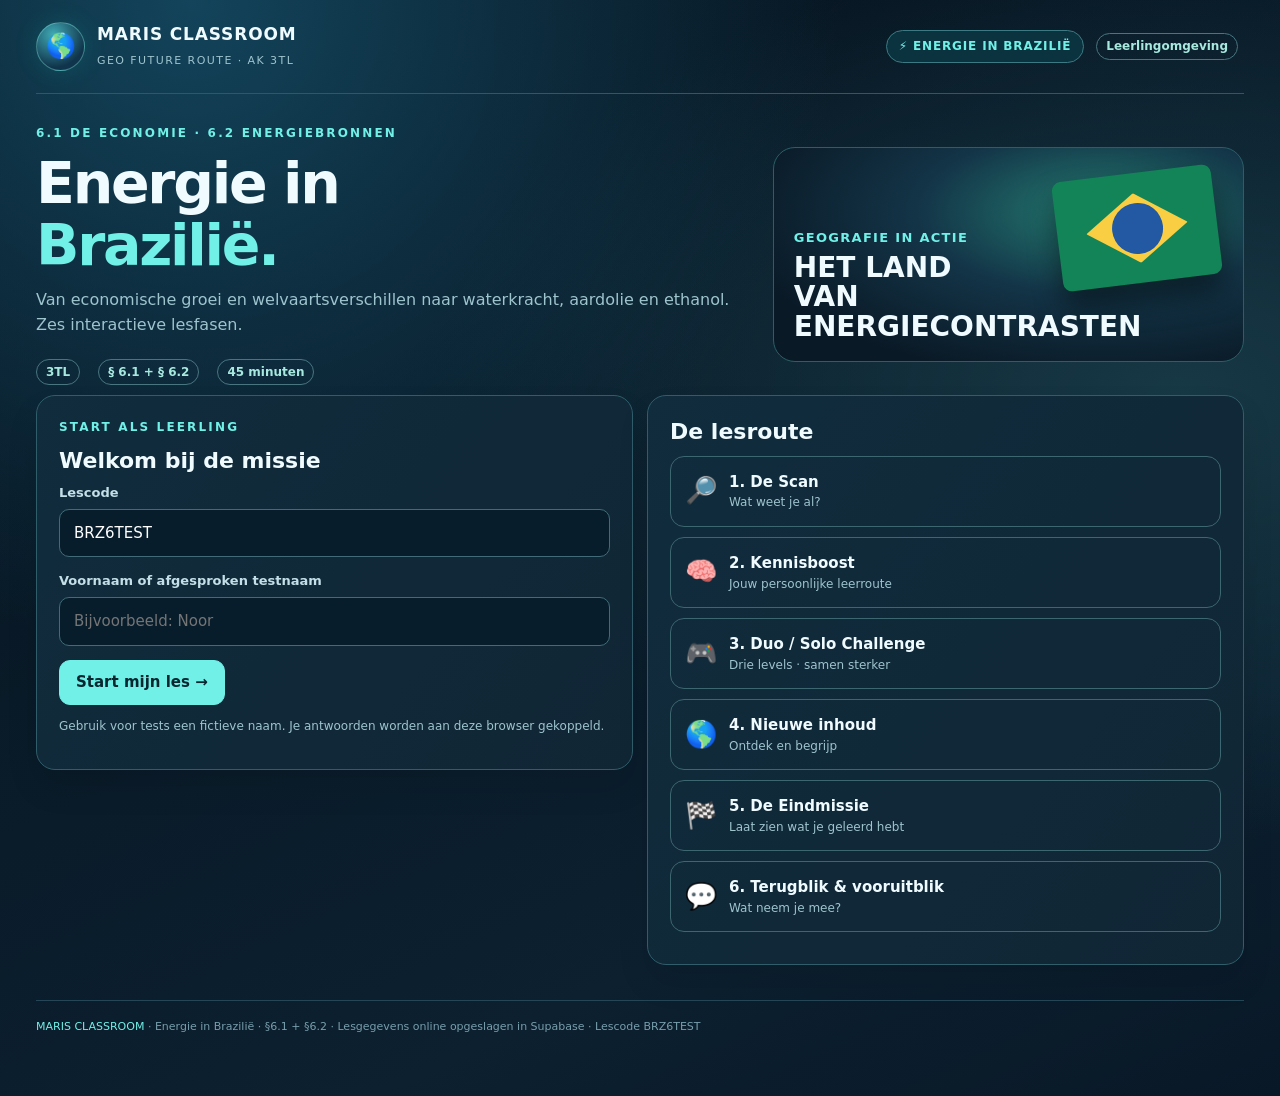
==== commit 2d247dce: "Repareer Brazilie les JavaScript syntax, tokenheaders en ingevulde formulieren" ====
--- a/energie-in-brazilie/les-61-62.html
+++ b/energie-in-brazilie/les-61-62.html
@@ -79,13 +79,13 @@
 function msg(t,bad){lastError=t;var n=document.getElementById("message");if(n){n.innerText=t;n.className="notice"+(bad?" error":"")}}
 function authSave(obj){sess={access_token:obj.access_token,refresh_token:obj.refresh_token,expires_at:Date.now()+Math.max(60,obj.expires_in||3600)*1000};ls.setItem("maris_ak_auth",JSON.stringify(sess))}
 function authLoad(){try{sess=JSON.parse(ls.getItem("maris_ak_auth")||"null")}catch(e){sess=null}}
-async function apiFetch(path,body,token){var resp=await fetch(SUPA+path,{method:"POST",headers:{"apikey":KEY,"Authorization":"Bearer "+(token||KEY),"Content-Type":"application/json","Accept":"application/json"},body:JSON.stringify(body||{})});var txt=await resp.text(),obj;try{obj=JSON.parse(txt)}catch(e){obj={message:txt||"Onbekende serverfout"}}if(!resp.ok)throw Error(obj.msg||obj.error_description||obj.message||obj.error||"Verbindingsfout "+resp.status);return obj}
+async function apiFetch(path,body,token){var headers={"apikey":KEY,"Content-Type":"application/json","Accept":"application/json"};if(token&&token!==KEY)headers.Authorization="Bearer "+token;var resp=await fetch(SUPA+path,{method:"POST",headers:headers,body:JSON.stringify(body||{})});var txt=await resp.text(),obj;try{obj=JSON.parse(txt)}catch(e){obj={message:txt||"Onbekende serverfout"}}if(!resp.ok)throw Error(obj.msg||obj.error_description||obj.message||obj.error||"Verbindingsfout "+resp.status);return obj}
 async function fresh(){if(!sess)return false;if(Date.now()<sess.expires_at-50000)return true;if(!sess.refresh_token){sess=null;return false}try{var x=await apiFetch("/auth/v1/token?grant_type=refresh_token",{refresh_token:sess.refresh_token},KEY);authSave(x);return true}catch(e){sess=null;ls.removeItem("maris_ak_auth");return false}}
 async function rpc(method,body){if(!(await fresh()))throw Error("Sessie verlopen. Meld je opnieuw aan.");return apiFetch("/rest/v1/rpc/"+method,body,sess.access_token)}
 function resetIdentity(){sess=null;D=null;ls.removeItem("maris_ak_auth");render()}
 async function enterStudent(name){busy=true;msg("Verbinden…");try{if(!sess){var x=await apiFetch("/auth/v1/signup",{data:{}},KEY);if(!x.access_token)throw Error("Anoniem aanmelden is niet ingeschakeld in Supabase.");authSave(x)}await rpc("ak_join",{p_code:CODE,p_name:name});busy=false;await refresh(true)}catch(e){busy=false;msg("Aanmelden mislukt: "+e.message,true)}}
 async function enterTeacher(email,password){busy=true;msg("Docentaccount controleren…");try{var x=await apiFetch("/auth/v1/token?grant_type=password",{email:email,password:password},KEY);authSave(x);busy=false;await refresh(true)}catch(e){busy=false;msg("Inloggen mislukt: "+e.message,true)}}
-async function refresh(force){if(busy&&!force)return;if(!sess){if(force)render();return}try{var next=await rpc("ak_get",{p_code:CODE});if((view==="docent"||view==="digibord")&&!next.isTeacher){D=null;msg("Dit account heeft geen docenttoegang.",true);render();return}if(view==="leerling"&&!next.myId){D=null;if(force)render();return}var previous=lastPhase;D=next;connected=true;lastPhase=D.phase;if(previous!==null&&previous!==D.phase){position=0;flash=null;if(view==="digibord"&&D.phase!==0)opening=false}if(force||!busy)render()}catch(e){connected=false;if(force||!D){D=null;render()}msg("Verbinding: "+e.message,true)}}
+async function refresh(force){if(busy&&!force)return;if(!sess){if(force)render();return}try{var next=await rpc("ak_get",{p_code:CODE});if((view==="docent"||view==="digibord")&&!next.isTeacher){D=null;msg("Dit account heeft geen docenttoegang.",true);render();return}if(view==="leerling"&&!next.myId){D=null;if(force)render();return}var previous=lastPhase;var editing=!force&&previous===next.phase&&document.activeElement&&/^(TEXTAREA|INPUT|SELECT)$/.test(document.activeElement.tagName);D=next;connected=true;lastPhase=D.phase;if(previous!==null&&previous!==D.phase){position=0;flash=null;if(view==="digibord"&&D.phase!==0)opening=false}if((force||!busy)&&!editing)render()}catch(e){connected=false;if(force||!D){D=null;render()}msg("Verbinding: "+e.message,true)}}
 function currentBank(){if(!D)return[];if(D.phase===0)return SCAN;if(D.phase===1){var a=boostTopics();return BOOST.filter(function(q){return a.includes(q.topic)})}if(D.phase===2)return GAME;if(D.phase===3)return NEW;if(D.phase===4)return FINAL;return[]}
 function boostTopics(){var missed={},order=[];SCAN.forEach(function(q){if(D.answers[q.id]&&D.answers[q.id].correct===false){missed[q.topic]=(missed[q.topic]||0)+1}});order=Object.keys(missed).sort(function(a,b){return missed[b]-missed[a]});if(!order.length)order=["energiemix","waterkracht"];if(order.length<2)order.push(order[0]==="energiemix"?"economie":"energiemix");return order.slice(0,3)}
 function scanTopics(){var counts={};SCAN.forEach(function(q){counts[q.topic]=counts[q.topic]||{good:0,total:0};if(D.answers[q.id]){counts[q.topic].total++;if(D.answers[q.id].correct===true)counts[q.topic].good++}});return counts}
@@ -110,7 +110,7 @@
 if(D.phase===5)body='<div class="panel"><p class="eyebrow">TERUGBLIK & VOORUITBLIK</p><h3>Wat neem jij mee uit deze les?</h3><form id="reflectForm"><label class="label">Hoe ging de les? (1–5)</label><select id="rating" required><option value="5">5 · Heel goed</option><option value="4">4 · Goed</option><option value="3">3 · Neutraal</option><option value="2">2 · Lastig</option><option value="1">1 · Nog hulp nodig</option></select><label class="label" style="margin-top:14px">Wat heb je geleerd?</label><textarea class="field" id="learned" rows="3" maxlength="300" placeholder="Ik kan nu uitleggen waarom…"></textarea><label class="label">Wat wil je volgende les doen?</label><select id="nextStyle"><option value="quiz">Beginnen met een quiz</option><option value="kaart">Een kaart of bron analyseren</option><option value="duochallenge">Een nieuwe Duo Challenge</option><option value="uitleg">Eerst korte uitleg</option></select><button class="btn primary" type="submit">Verstuur mijn terugblik</button></form>'+(D.winnerRevealed?'<div class="notice">🏆 De docent heeft de Challenge-uitslag onthuld. Kijk op het digibord!</div>':'<p class="muted small">De docent onthult de winnaar pas op het digibord.</p>')+'</div>';
 return intro+head+'<div class="cols-3"><div>'+body+'</div><div><div class="panel"><p class="eyebrow">JOUW VOORTGANG</p><h3 style="margin:0">Goed bezig!</h3><p class="muted">Jouw antwoorden worden online bewaard.</p>'+progressView()+'<p class="muted small">Heb je deze ronde afgerond? Blijf dan op deze pagina. De volgende fase verschijnt vanzelf.</p><hr class="separator"/>'+waiting()+'</div><div class="card" style="margin-top:12px"><p class="eyebrow">HULP NODIG?</p><p class="muted">Lees de uitleg en probeer de vraag opnieuw in je hoofd. Vraag je docent als je de opdracht niet begrijpt.</p><button class="btn ghost" id="studentRefresh">↻ Vernieuw voortgang</button></div></div></div>'}
 function progressView(){var qs=currentBank(),done=qs.filter(function(q){return D.answers[q.id]}).length,frac=qs.length?100*done/qs.length:100;return '<p><strong>'+done+' van '+qs.length+'</strong> vragen gemaakt</p><div class="progress"><i style="width:'+frac+'%"></i></div>'}
-function questionUI(){var bank=currentBank();if(!bank.length)return '<div class="notice">Geen vragen in deze fase. Wacht op de docent.</div>';position=Math.max(0,Math.min(position,bank.length-1));var q=bank[position],saved=D.answers[q.id];var completed=bank.filter(function(k){return !!D.answers[k.id]}).length;if(completed===bank.length){return '<div class="panel"><p class="eyebrow">RONDE VOLTOOID</p><h2>Alles ingeleverd! ✓</h2><p>'+completed+' vragen zijn veilig opgeslagen.</p>'+waiting()+'<div class="row" style="margin-top:16px"><button class="btn" id="reviewStart">Bekijk mijn antwoorden</button></div></div>'}
+function questionUI(){var bank=currentBank();if(!bank.length)return '<div class="notice">Geen vragen in deze fase. Wacht op de docent.</div>';position=Math.max(0,Math.min(position,bank.length-1));var q=bank[position],saved=D.answers[q.id];var completed=bank.filter(function(k){return !!D.answers[k.id]}).length;if(completed===bank.length&&!reviewMode){return '<div class="panel"><p class="eyebrow">RONDE VOLTOOID</p><h2>Alles ingeleverd! ✓</h2><p>'+completed+' vragen zijn veilig opgeslagen.</p>'+waiting()+'<div class="row" style="margin-top:16px"><button class="btn" id="reviewStart">Bekijk mijn antwoorden</button></div></div>'}
 var ownAnswer=saved?(saved.answer===null?null:saved.answer):null;
 var html='<div class="panel"><div class="row between"><span class="pill">VRAAG '+(position+1)+' / '+bank.length+'</span><span class="muted">'+esc(TOPICS[q.topic].title)+'</span></div><h2 style="font-size:24px;line-height:1.25">'+esc(q.text)+'</h2>';
 if(D.phase===2)html+='<p class="tag">LEVEL '+(Math.floor(position/3)+1)+' · '+(Math.floor(position/3)+1)*100+' punten</p>';
@@ -124,16 +124,16 @@
 var hero='<section class="hero"><div><p class="eyebrow">DOCENTPORTAAL · LIVE LES</p><h1 class="title">De economie<br>van <span style="color:var(--aqua)">Brazilië.</span></h1><p class="subtitle">Maris Classroom · §6.1 en §6.2 · Bestuur de zes fasen en volg de leerlingen.</p><div class="row"><span class="pill">LES '+esc(CODE)+'</span><span class="tag">'+esc(D.mode==="duo"?"Duo Challenge":"Solo Challenge")+'</span></div></div><div class="hero-art"><div class="flag"></div><div class="art-text"><span>DOCENT DASHBOARD</span>KLAS IN BEWEGING</div></div></section>';
 var kpis='<div class="three"><div class="card metric"><small>Leerlingen aangemeld</small><strong>'+n+'</strong><span class="muted small">Live verbonden via lescode</span></div><div class="card metric"><small>Scan afgerond</small><strong>'+scanDone+'/'+n+'</strong><span class="muted small">Persoonlijke boost gereed</span></div><div class="card metric"><small>Eindmissie afgerond</small><strong>'+finalDone+'/'+n+'</strong><span class="muted small">Individuele controle</span></div></div>';
 var controls='<div class="panel" style="margin-top:17px"><div class="row between"><div><p class="eyebrow">LESBEDIENING</p><h2 class="section-title">Fase '+(D.phase+1)+': '+PHASES[D.phase]+'</h2></div><div class="row"><button class="btn" id="prevPhase" '+(D.phase===0?"disabled":"")+'>← Vorige fase</button><button class="btn primary" id="nextPhase" '+(D.phase===5?"disabled":"")+'>Volgende fase →</button></div></div>'+phasebar()+'<p class="muted">Fasesynchronisatie: leerlingen zien binnen enkele seconden jouw gekozen ronde.</p><div class="row"><button class="btn" id="startNew">+ Nieuwe lessessie</button><button class="btn" id="copyStudents">Kopieer leerlinglink</button><button class="btn" id="copyBoard">Kopieer digibordlink</button><button class="btn" id="openBoard">🖥️ Open digibord</button><button class="btn ghost" id="signOut">Uitloggen</button></div><div class="notice">Leerlinglink: <strong>'+esc(urlFor("leerling"))+'</strong></div></div>';
-var teams='<div class="panel"><p class="eyebrow">SPEL & TEAMINDELING</p><h2 class="section-title">Duo / Solo Challenge</h2><div class="row"><label class="label">Spelvorm</label><select id="setMode"><option value="duo" '+(D.mode==="duo"?"selected":"")+'>Duo Challenge</option><option value="solo" '+(D.mode==="solo"?"selected":"")+'>Solo Challenge</option></select><button class="btn" id="makeTeams" '+(D.mode==="solo"?"disabled":"")+'>🤝 Maak slimme duo's</button><button class="btn primary" id="publishTeams" '+(D.mode==="solo"||!D.teams.length?"disabled":"")+'>'+(D.teamsPublished?"Teams opnieuw publiceren":"Teams onthullen")+'</button></div><p class="muted small">Slimme duo's combineren hogere en lagere Scanresultaten. Bij een oneven aantal leerlingen komt één drietal.</p>'+(D.mode==="duo"?D.teamScores.map(function(t){var names=t.members.map(function(id){var s=D.students.find(function(p){return p.id===id});return s?s.name:"Leerling"});return '<div class="mini-card"><span>🤝</span><div style="flex:1"><strong>'+esc(t.name)+'</strong><p class="muted small" style="margin:0">'+esc(names.join(" + "))+'</p></div><strong class="score">'+t.score+' pt</strong></div>'}).join(""):'<div class="notice">Solo Challenge: leerlingen verdienen individuele spelpunten.</div>')+'<hr class="separator"/><button class="btn gold" id="revealWinner" '+(D.winnerRevealed?"disabled":"")+'>🏆 Winnaar onthullen</button>'+(D.winnerRevealed?'<p class="flash">Winnaar onthuld! Bekijk het digibord.</p>':'<p class="muted small">Leerlingen zien geen klassikale winnaar voordat jij die onthult.</p>')+'</div>';
+var teams='<div class="panel"><p class="eyebrow">SPEL & TEAMINDELING</p><h2 class="section-title">Duo / Solo Challenge</h2><div class="row"><label class="label">Spelvorm</label><select id="setMode"><option value="duo" '+(D.mode==="duo"?"selected":"")+'>Duo Challenge</option><option value="solo" '+(D.mode==="solo"?"selected":"")+'>Solo Challenge</option></select><button class="btn" id="makeTeams" '+(D.mode==="solo"?"disabled":"")+'>🤝 Maak slimme duo’s</button><button class="btn primary" id="publishTeams" '+(D.mode==="solo"||!D.teams.length?"disabled":"")+'>'+(D.teamsPublished?"Teams opnieuw publiceren":"Teams onthullen")+'</button></div><p class="muted small">Slimme duo’s combineren hogere en lagere Scanresultaten. Bij een oneven aantal leerlingen komt één drietal.</p>'+(D.mode==="duo"?D.teamScores.map(function(t){var names=t.members.map(function(id){var s=D.students.find(function(p){return p.id===id});return s?s.name:"Leerling"});return '<div class="mini-card"><span>🤝</span><div style="flex:1"><strong>'+esc(t.name)+'</strong><p class="muted small" style="margin:0">'+esc(names.join(" + "))+'</p></div><strong class="score">'+t.score+' pt</strong></div>'}).join(""):'<div class="notice">Solo Challenge: leerlingen verdienen individuele spelpunten.</div>')+'<hr class="separator"/><button class="btn gold" id="revealWinner" '+(D.winnerRevealed?"disabled":"")+'>🏆 Winnaar onthullen</button>'+(D.winnerRevealed?'<p class="flash">Winnaar onthuld! Bekijk het digibord.</p>':'<p class="muted small">Leerlingen zien geen klassikale winnaar voordat jij die onthult.</p>')+'</div>';
 var list='<div class="panel"><p class="eyebrow">VOORTGANG VAN DE KLAS</p><h2 class="section-title">Leerlingoverzicht</h2><div class="tablewrap"><table><thead><tr><th>Leerling</th><th>Scan</th><th>Boost</th><th>Challenge</th><th>Eindmissie</th><th>Punten</th></tr></thead><tbody>'+D.students.map(function(s){return '<tr><td>'+esc(s.name)+'</td><td>'+s.scan+'/8</td><td>'+s.boost+'</td><td>'+s.challenge+'/9</td><td>'+s.mission+'/6</td><td><strong>'+s.points+'</strong></td></tr>'}).join("")+'</tbody></table></div>'+(n?'<p class="muted small">Resultaten worden iedere vijf seconden ververst.</p>':'<div class="notice">Nog geen leerlingen ingelogd. Deel de leerlinglink of lescode '+esc(CODE)+'.</div>')+'</div>';
 var open=D.teacherAnswers.filter(function(a){return a.question==="f5"||a.question==="f6"}).map(function(a){return '<div class="lessonbox"><strong>'+esc(a.student)+' · '+esc(a.question)+'</strong><p>'+esc(a.answer)+'</p><div class="row">'+[0,1,2].map(function(pts){return '<button class="btn" data-grade="'+pts+'" data-student="'+esc(a.student_id)+'" data-question="'+esc(a.question)+'">'+pts+' pt</button>'}).join("")+'</div></div>'}).join("");
 return hero+kpis+controls+'<div class="grid" style="align-items:start; margin-top:16px"><div>'+teams+'</div><div>'+list+'</div></div>'+(open?'<div class="panel" style="margin-top:16px"><p class="eyebrow">OPEN VRAGEN NAKIJKEN</p>'+open+'</div>':'')}
-function fakeBook(){return '<div class="bookpreview"><small style="font-weight:700;color:#428765">BRONNEN VAN ENERGIE · HOOFDSTUK 6 · DE GEO</small><div style="background:#368b57;color:white;padding:9px 16px;margin:15px -32px"><strong>6 · Energie in Brazilië</strong></div><h1>6.1 De economie van Brazilië</h1><div class="spread"><div><h2>Groot land met een grote bevolking</h2><p>Brazilië is groot in oppervlakte en bevolking. Veel mensen wonen in steden; de bevolking is ongelijk over het land verspreid.</p><h2>Welvaartsgroei</h2><p>Brazilië wordt een <strong>opkomende economie</strong> genoemd. Industrie, landbouwexport en diensten leverden economische groei op.</p><p>De grotere welvaart en productie zorgen ook voor een grotere vraag naar energie.</p></div><div><h2>Economische crisis</h2><p>Na jaren van groei kreeg Brazilië rond 2014 te maken met een economische terugval. Ook corruptieschandalen speelden een rol.</p><h2>Corruptie</h2><p>De bron beschrijft het onderzoek Lava Jato en de gevolgen voor politiek en bedrijfsleven.</p><div class="book-data"><strong>De centrale vraag</strong><p>Hoe maakt economische groei Brazilië welvarender, en waarom profiteren niet alle inwoners evenveel?</p></div></div></div><p style="font-size:12px;color:#57776a">Leesbare lesvisualisatie, gebaseerd op §6.1. Gebruik de knop 'Originele afbeelding kiezen' om de exacte aangeleverde boekscan op dit digibord te tonen.</p></div>'}
+function fakeBook(){return '<div class="bookpreview"><small style="font-weight:700;color:#428765">BRONNEN VAN ENERGIE · HOOFDSTUK 6 · DE GEO</small><div style="background:#368b57;color:white;padding:9px 16px;margin:15px -32px"><strong>6 · Energie in Brazilië</strong></div><h1>6.1 De economie van Brazilië</h1><div class="spread"><div><h2>Groot land met een grote bevolking</h2><p>Brazilië is groot in oppervlakte en bevolking. Veel mensen wonen in steden; de bevolking is ongelijk over het land verspreid.</p><h2>Welvaartsgroei</h2><p>Brazilië wordt een <strong>opkomende economie</strong> genoemd. Industrie, landbouwexport en diensten leverden economische groei op.</p><p>De grotere welvaart en productie zorgen ook voor een grotere vraag naar energie.</p></div><div><h2>Economische crisis</h2><p>Na jaren van groei kreeg Brazilië rond 2014 te maken met een economische terugval. Ook corruptieschandalen speelden een rol.</p><h2>Corruptie</h2><p>De bron beschrijft het onderzoek Lava Jato en de gevolgen voor politiek en bedrijfsleven.</p><div class="book-data"><strong>De centrale vraag</strong><p>Hoe maakt economische groei Brazilië welvarender, en waarom profiteren niet alle inwoners evenveel?</p></div></div></div><p style="font-size:12px;color:#57776a">Leesbare lesvisualisatie, gebaseerd op §6.1. Gebruik de knop “Originele afbeelding kiezen” om de exacte aangeleverde boekscan op dit digibord te tonen.</p></div>'}
 function boardUI(){var completed=D.students.filter(function(s){return D.phase===0?s.scan>=8:D.phase===4?s.mission>=6:D.phase===2?s.challenge>=9:false}).length;
 var intro='<div class="intro"><div><span class="pill">🌎 MARIS CLASSROOM · 3TL</span><h1 class="title">Energie in<br><span style="color:var(--aqua)">Brazilië</span></h1><p class="subtitle" style="margin:15px auto 26px">Van economische groei tot de energiemix.<br>Wie kan Brazilië van de juiste energie voorzien?</p><button class="btn primary" id="startShow" style="padding:16px 26px;font-size:19px">▶ Start de les met geluid</button><p class="muted">De lesinhoud op het digibord is gekoppeld aan dezelfde online lessessie als de leerlingen.</p></div></div>';
 if(opening)return intro+'<div class="row between"><button class="btn ghost" id="backDashboard">← Docentportaal</button><span class="pill">LESCODE '+esc(CODE)+'</span></div>';
 var header='<section class="hero"><div><p class="eyebrow">DIGIBORD · '+esc(D.title)+'</p><h1 class="title">'+esc(PHASES[D.phase])+'</h1><p class="subtitle">'+esc(SUBS[D.phase])+'</p><div class="row"><span class="pill">FASE '+(D.phase+1)+'/6</span><span class="tag">'+esc(CODE)+'</span></div></div><div class="hero-art"><div class="flag"></div><div class="art-text"><span>ENERGIE IN BRAZILIË</span>DENK · LEER · SPEEL</div></div></section>'+phasebar();
-var control='<div class="panel"><div class="row between"><div><p class="eyebrow">TIJDSBEWAKING</p><div class="timer" id="timerReadout">'+Math.floor(seconds/60)+':'+String(seconds%60).padStart(2,"0")+'</div></div><div class="row"><button class="btn" id="timerToggle">'+(timerOn?"⏸ Pauze":"▶ Start timer")+'</button><button class="btn" id="timerReset">↺ 5 min</button></div></div><hr class="separator"/><div class="row"><button class="btn" id="phaseBack" '+(D.phase===0?"disabled":"")+'>← Vorige fase</button><button class="btn primary" id="phaseNext" '+(D.phase===5?"disabled":"")+'>Volgende fase →</button><button class="btn" id="showBook">📖 Toon §6.1 op het bord</button><button class="btn" id="loadBook">🖼️ Originele afbeelding kiezen</button><input id="bookFile" type="file" accept="image/*" hidden><button class="btn ghost" id="backDashboard">Docentportaal</button></div><p class="bookhint">Je kunt een afbeelding van de boekpagina openen via 'Originele afbeelding kiezen'. Die blijft op dit apparaat en wordt niet openbaar geüpload.</p></div>';
+var control='<div class="panel"><div class="row between"><div><p class="eyebrow">TIJDSBEWAKING</p><div class="timer" id="timerReadout">'+Math.floor(seconds/60)+':'+String(seconds%60).padStart(2,"0")+'</div></div><div class="row"><button class="btn" id="timerToggle">'+(timerOn?"⏸ Pauze":"▶ Start timer")+'</button><button class="btn" id="timerReset">↺ 5 min</button></div></div><hr class="separator"/><div class="row"><button class="btn" id="phaseBack" '+(D.phase===0?"disabled":"")+'>← Vorige fase</button><button class="btn primary" id="phaseNext" '+(D.phase===5?"disabled":"")+'>Volgende fase →</button><button class="btn" id="showBook">📖 Toon §6.1 op het bord</button><button class="btn" id="loadBook">🖼️ Originele afbeelding kiezen</button><input id="bookFile" type="file" accept="image/*" hidden><button class="btn ghost" id="backDashboard">Docentportaal</button></div><p class="bookhint">Je kunt een afbeelding van de boekpagina openen via “Originele afbeelding kiezen”. Die blijft op dit apparaat en wordt niet openbaar geüpload.</p></div>';
 var instruction='<div class="panel"><p class="eyebrow">KLASSIKALE INSTRUCTIE</p><h2 class="section-title">'+esc(PHASES[D.phase])+'</h2>'+[
 '<p>Vraag: hoe kan Brazilië groeien en tegelijk grote verschillen tussen rijk en arm kennen?</p><p>Leerlingen maken zelfstandig acht Scanvragen op hun laptop. Nog geen antwoorden klassikaal verklappen.</p>',
 '<p>Iedere leerling krijgt uitleg op maat, afhankelijk van de fouten uit de Scan. Laat ze rustig lezen en de oefenvragen maken.</p><p>Bespreek: waarom is de <strong>energiemix</strong> niet hetzelfde als de mix van elektriciteit?</p>',
